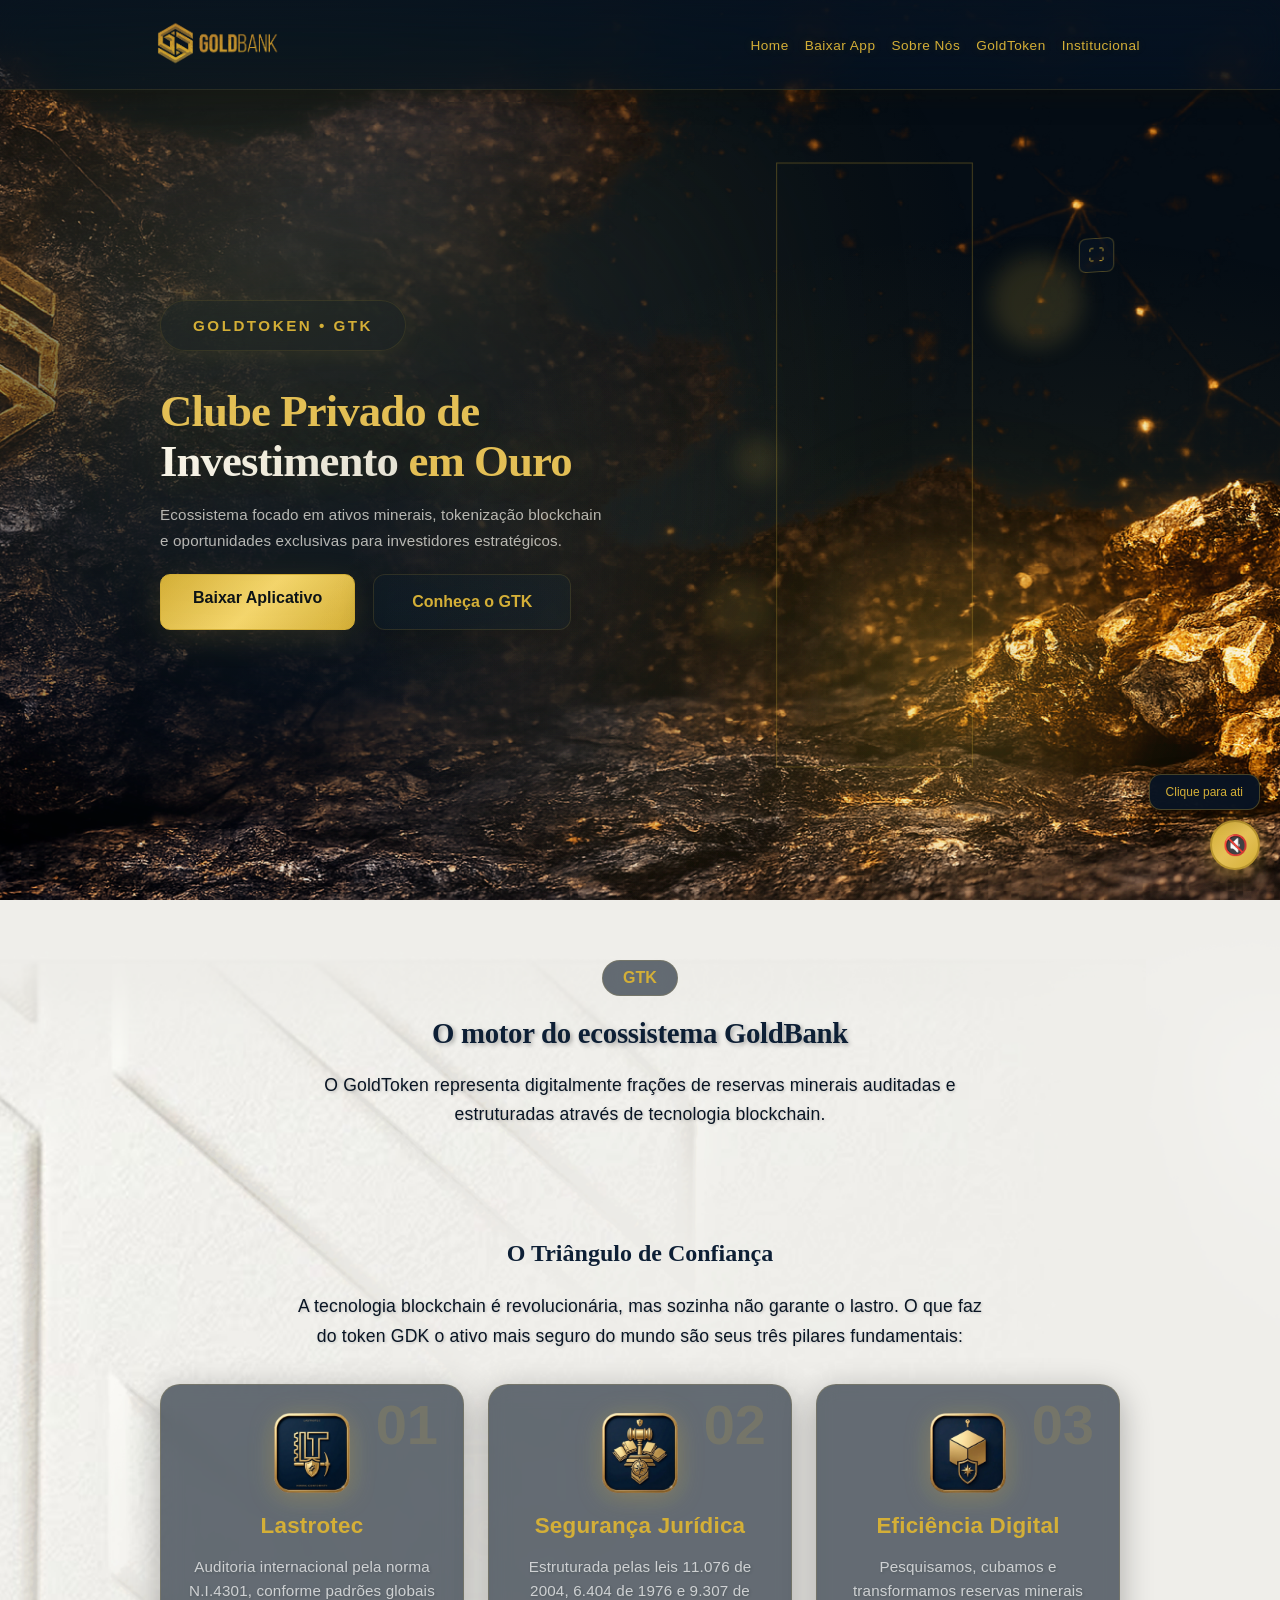
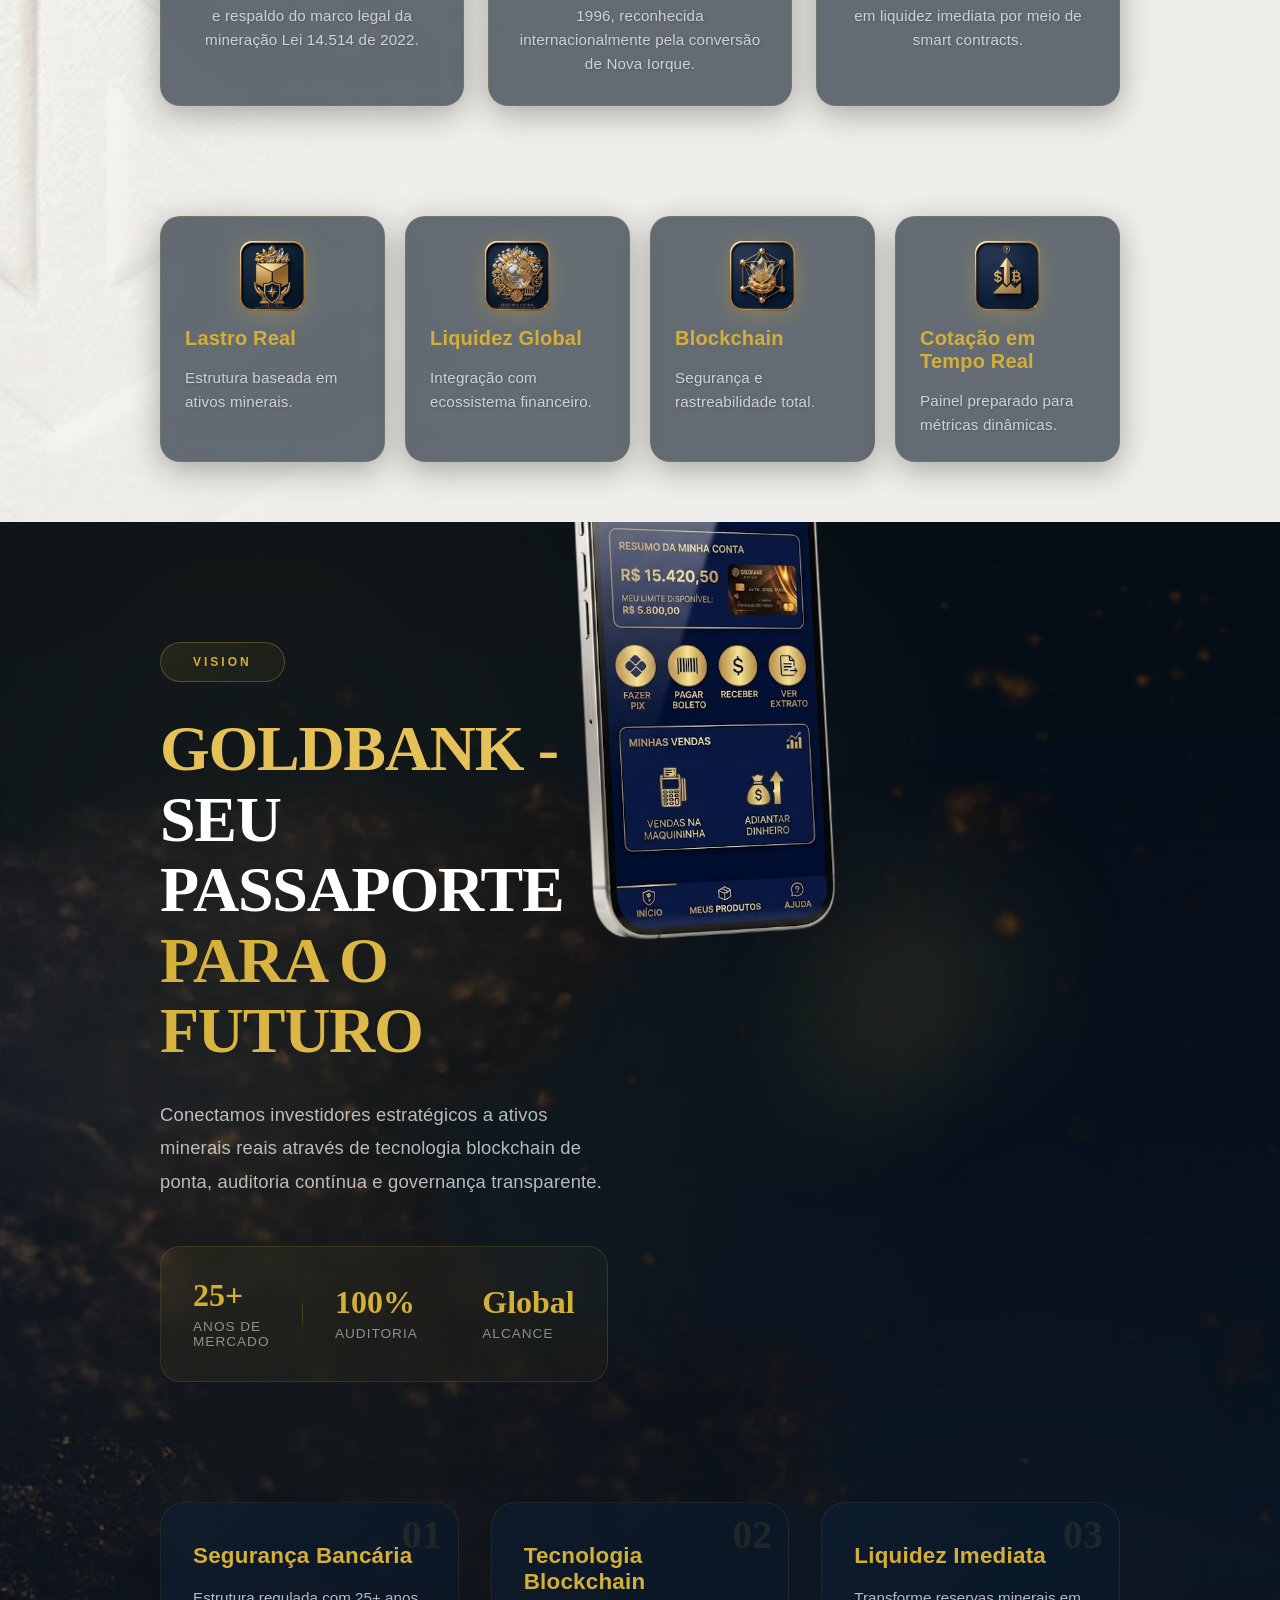
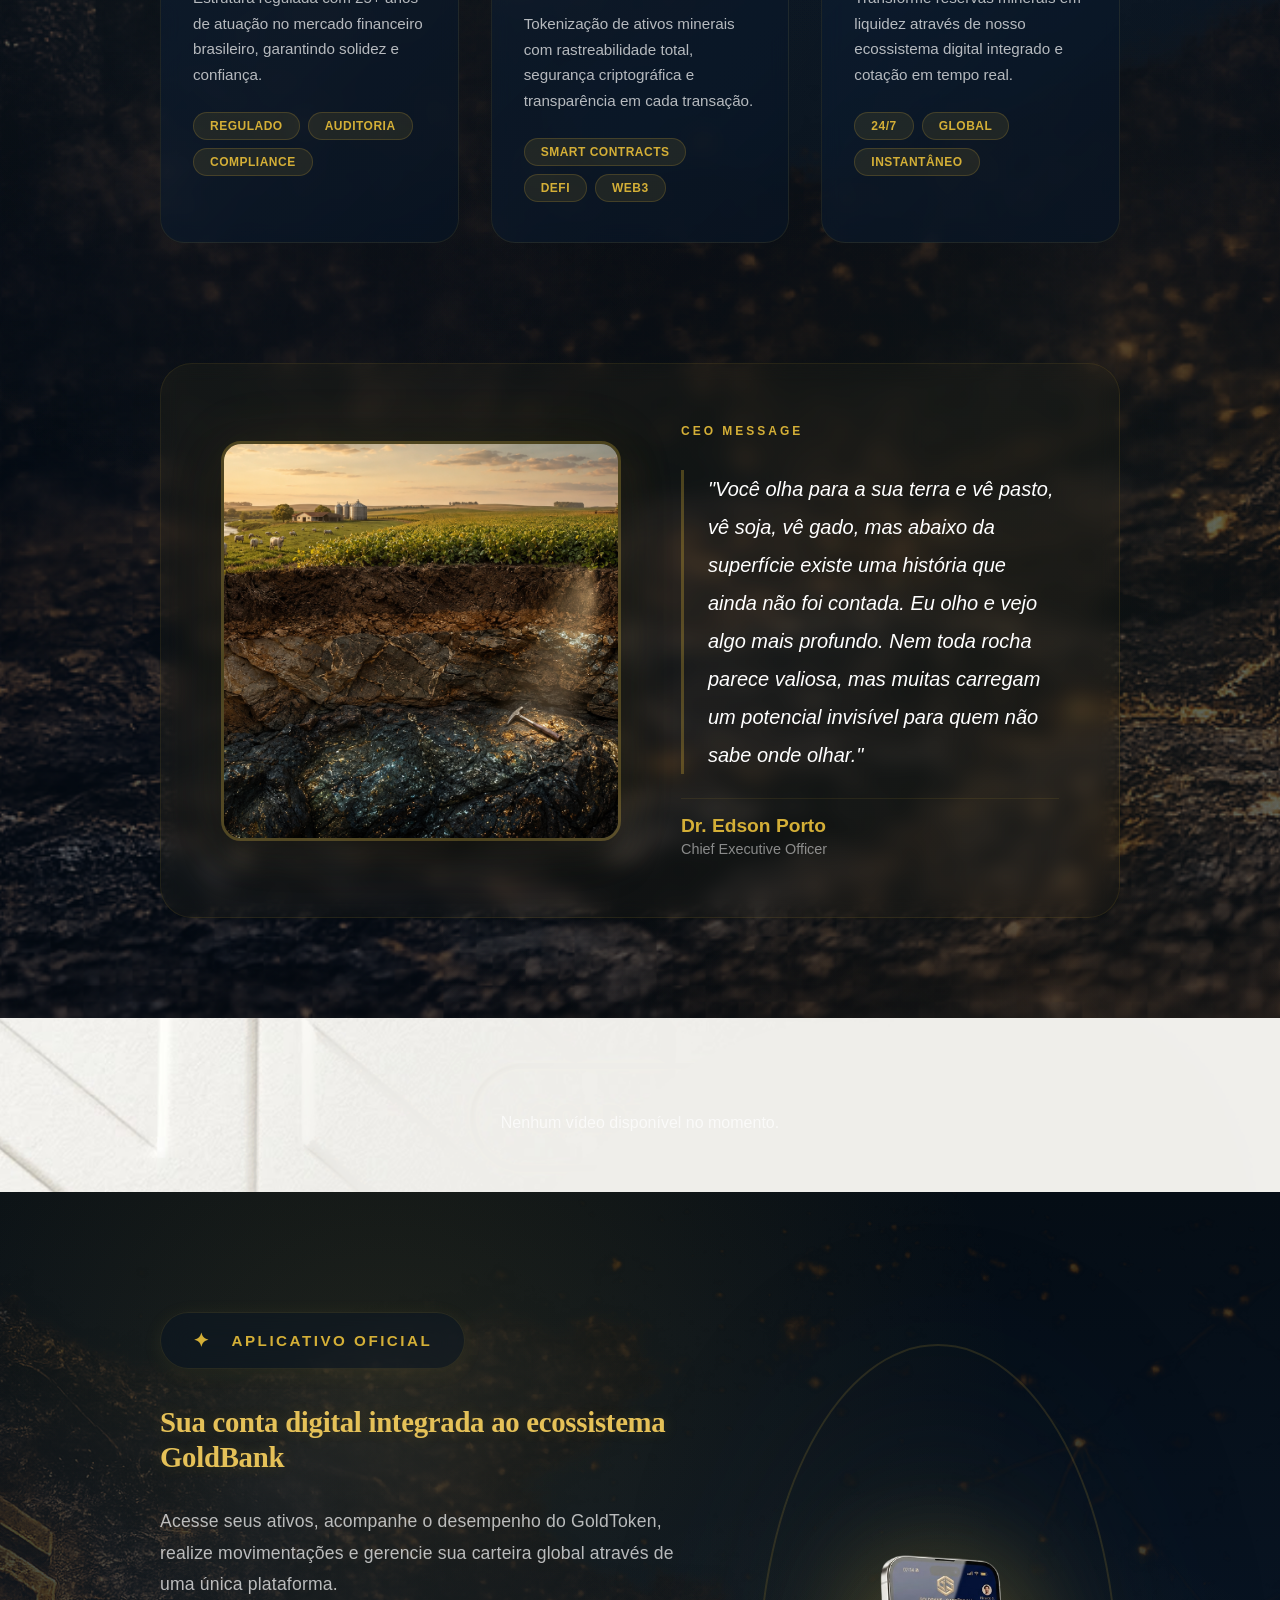
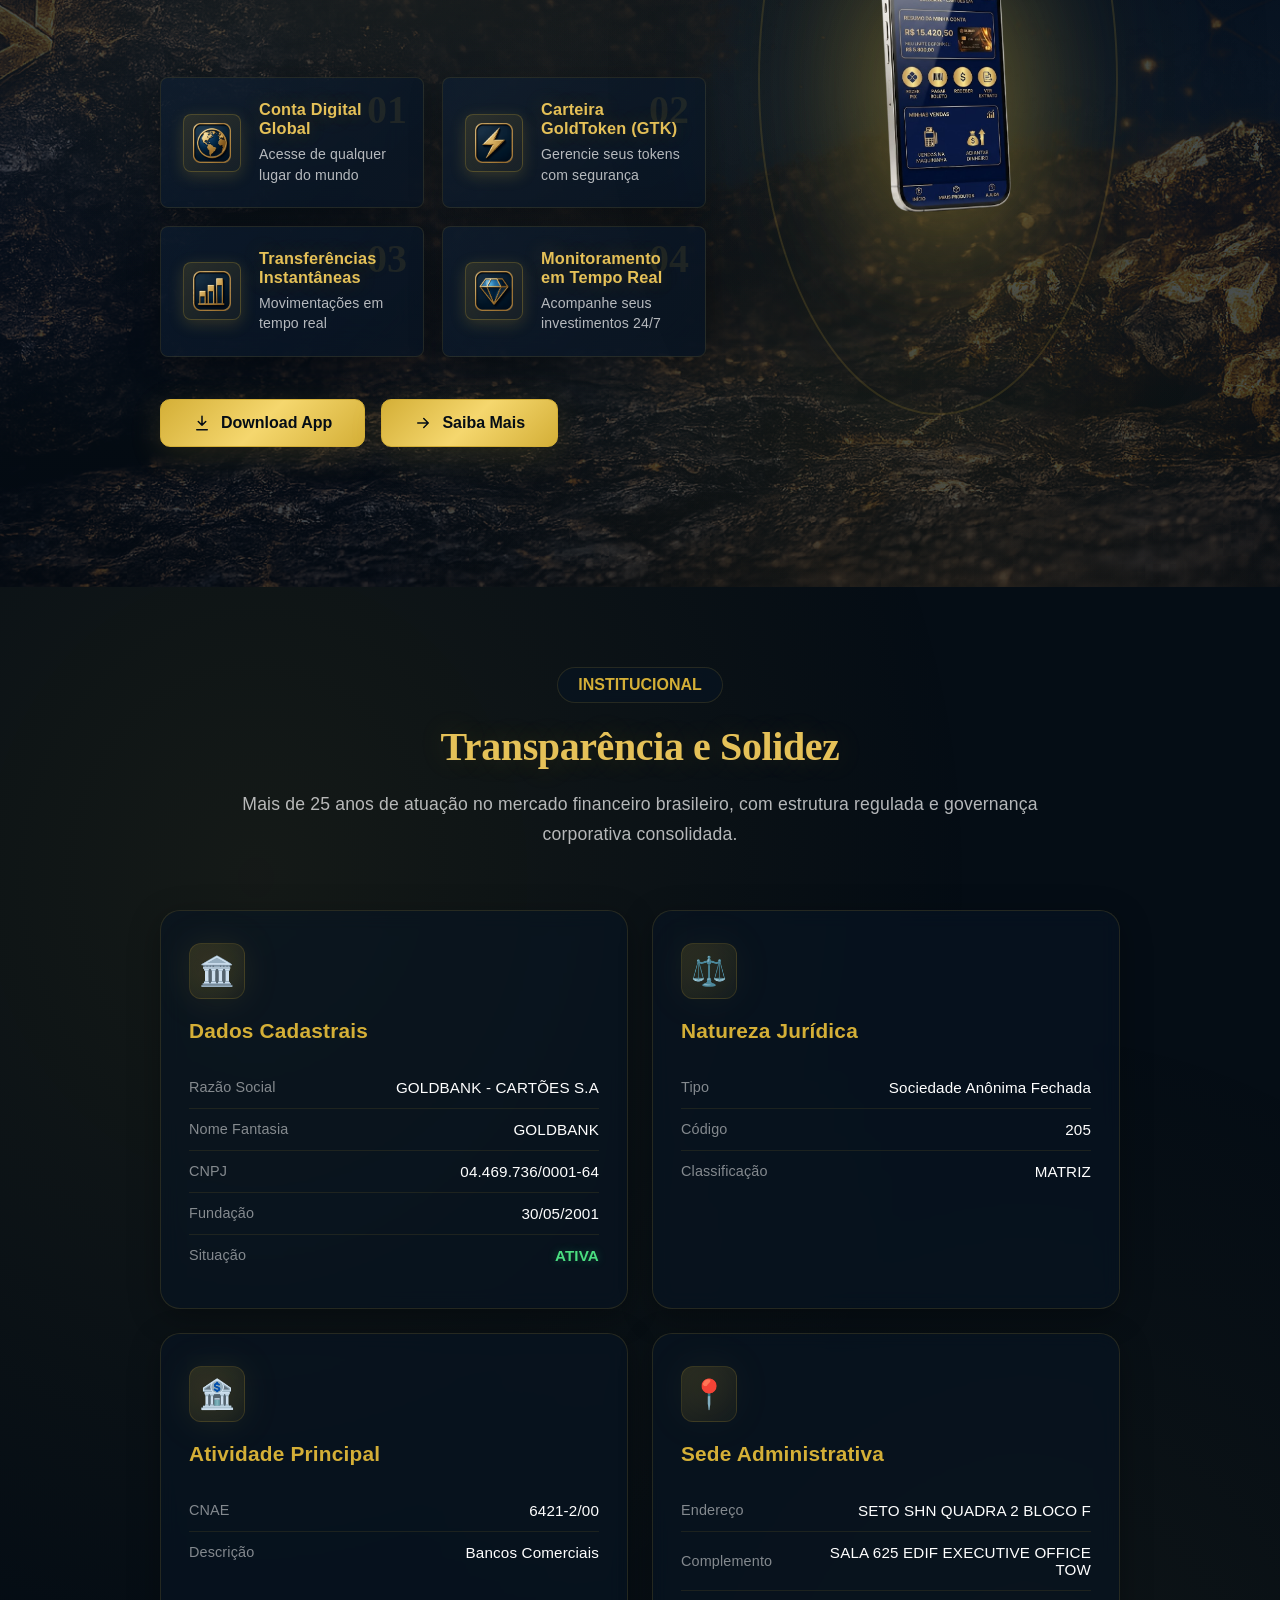
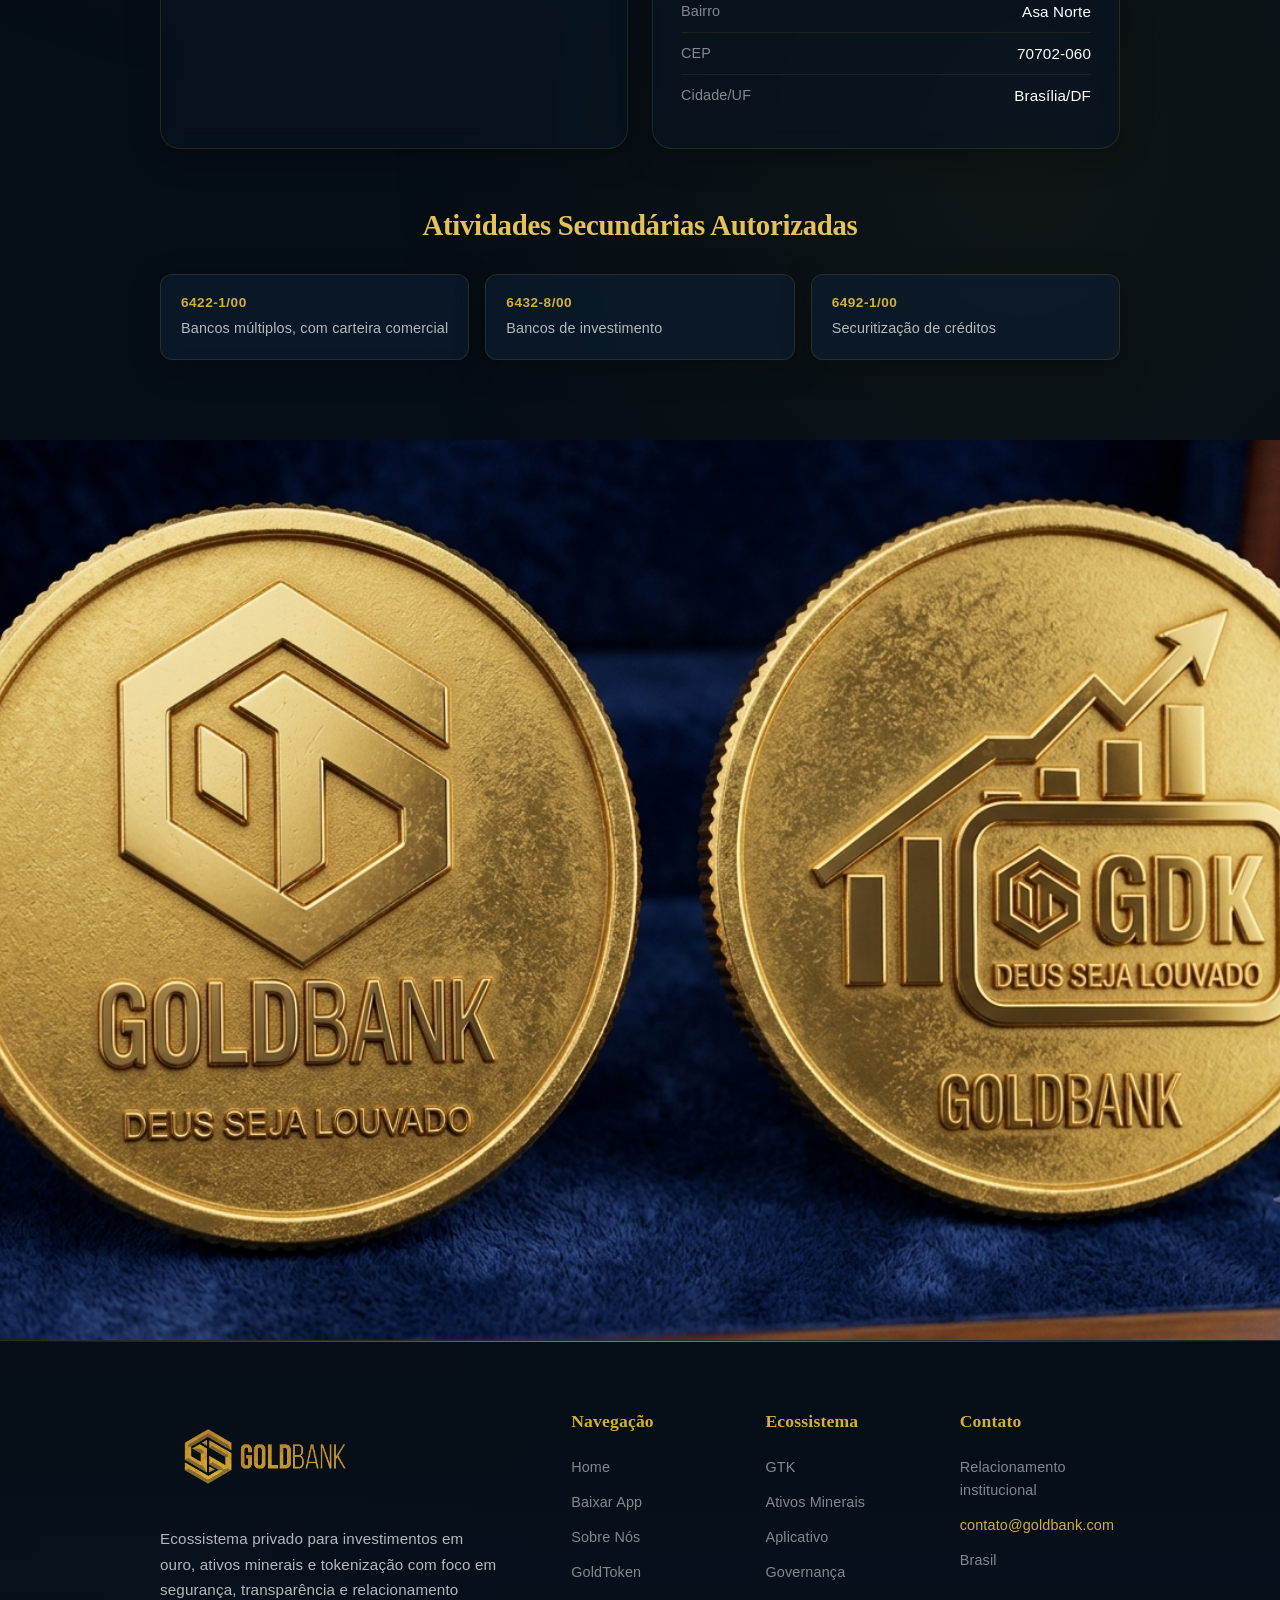
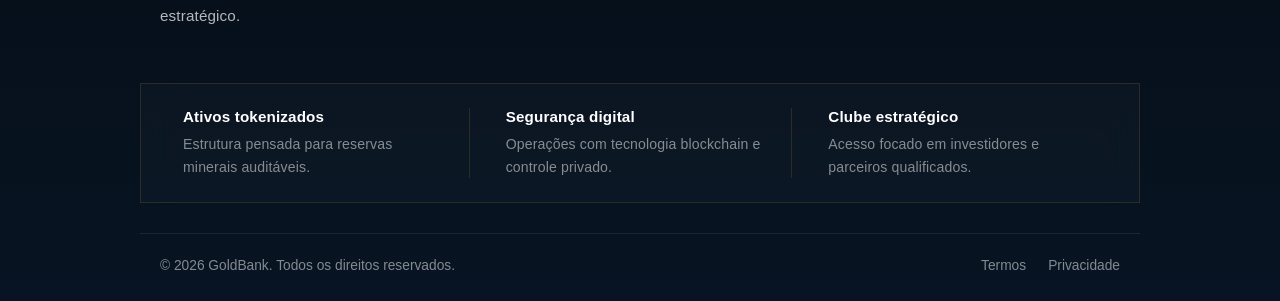
==== index.html @ 69b64594 "first commit" ====
<!DOCTYPE html>
<html lang="pt-BR">

<head>
    <meta charset="UTF-8">
    <meta name="viewport" content="width=device-width, initial-scale=1.0">
    <title>GoldBank</title>

    <link rel="stylesheet" href="css/style.css">
</head>

<body>

    <!-- HEADER -->

    <header>

        <div class="container topo">

            <div class="logo">
                <img src="assets/images/iv/logo header.png" alt="GoldBank Logo">
        
            </div>

            <nav>
                <ul>
                    <li><a href="#hero">Home</a></li>
                    <li><a href="#app">Baixar App</a></li>
                    <li><a href="#about">Sobre Nós</a></li>
                    <li><a href="#goldtoken">GoldToken</a></li>
                    <li><a href="#institutional">Institucional</a></li>
                </ul>
            </nav>

        </div>

    </header>

    <!-- HERO -->

    <section class="hero" id="hero">
        <div class="hero-bg-image"></div>

        <div class="container hero-content">

            <div class="hero-left">

                <span class="hero-badge">
                    GOLDTOKEN • GTK
                </span>

                <h2>
                    Clube Privado de
                    <span>Investimento</span>
                    em Ouro
                </h2>

                <p>
                    Ecossistema focado em ativos minerais,
                    tokenização blockchain e oportunidades
                    exclusivas para investidores estratégicos.
                </p>

                <div class="hero-buttons">

                    <a href="#app" class="btn">
                        Baixar Aplicativo
                    </a>

                    <a href="#goldtoken" class="btn-outline">
                        Conheça o GTK
                    </a>

                </div>

            </div>

            <div class="hero-right">

                <div class="gold-circle"></div>

                <div class="floating-element element-1"></div>
                <div class="floating-element element-2"></div>
                <div class="floating-element element-3"></div>

                <div class="video-carousel" id="videoCarousel">
                    <div class="carousel-item carousel-left">
                        <div class="carousel-video-card">
                            <video autoplay loop muted playsinline class="carousel-video">
                                <source src="assets/videos/video3.mp4" type="video/mp4">
                                Seu navegador não suporta vídeos HTML5.
                            </video>
                        </div>
                    </div>
                    <div class="carousel-item carousel-center active">
                        <div class="carousel-video-card">
                            <video autoplay loop muted playsinline class="carousel-video">
                                <source src="assets/videos/video1.mp4" type="video/mp4">
                                Seu navegador não suporta vídeos HTML5.
                            </video>
                            <button class="fullscreen-btn" data-index="1">⛶</button>
                        </div>
                    </div>
                    <div class="carousel-item carousel-right">
                        <div class="carousel-video-card">
                            <video autoplay loop muted playsinline class="carousel-video">
                                <source src="assets/videos/video2.mp4" type="video/mp4">
                                Seu navegador não suporta vídeos HTML5.
                            </video>
                            <button class="fullscreen-btn" data-index="2">⛶</button>
                        </div>
                    </div>
                </div>

            </div>

        </div>

    </section>



    <!-- GOLDTOKEN -->

    <section class="goldtoken" id="goldtoken">

        <div class="container">

            <div class="goldtoken-header">

                <span class="badge">GTK</span>

                <h2>
                    O motor do ecossistema GoldBank
                </h2>

                <p>
                    O GoldToken representa digitalmente frações
                    de reservas minerais auditadas e estruturadas
                    através de tecnologia blockchain.
                </p>

            </div>

            <div class="triangle-section">
                <h3>O Triângulo de Confiança</h3>
                <p class="triangle-intro">
                    A tecnologia blockchain é revolucionária, mas sozinha não garante o lastro. 
                    O que faz do token GDK o ativo mais seguro do mundo são seus três pilares fundamentais:
                </p>

                <div class="triangle-grid">

                    <div class="triangle-card card">
                        <div class="triangle-icon">
                            <img src="assets/images/icons/Lastrotec.png" alt="Lastrotec">
                        </div>
                        <div class="triangle-number">01</div>
                        <h4>Lastrotec</h4>
                        <p>Auditoria internacional pela norma N.I.4301, conforme padrões globais e respaldo do marco legal da mineração Lei 14.514 de 2022.</p>
                    </div>

                    <div class="triangle-card card">
                        <div class="triangle-icon">
                            <img src="assets/images/icons/segurança juridica.png" alt="Segurança Jurídica">
                        </div>
                        <div class="triangle-number">02</div>
                        <h4>Segurança Jurídica</h4>
                        <p>Estruturada pelas leis 11.076 de 2004, 6.404 de 1976 e 9.307 de 1996, reconhecida internacionalmente pela conversão de Nova Iorque.</p>
                    </div>

                    <div class="triangle-card card">
                        <div class="triangle-icon">
                            <img src="assets/images/icons/Eficiencia digital.png" alt="Eficiência Digital">
                        </div>
                        <div class="triangle-number">03</div>
                        <h4>Eficiência Digital</h4>
                        <p>Pesquisamos, cubamos e transformamos reservas minerais em liquidez imediata por meio de smart contracts.</p>
                    </div>

                </div>
            </div>

            <div class="token-grid">

                <div class="token-card card">
                    <div class="token-icon">
                        <img src="assets/images/icons/lastro real.png" alt="Lastro Real">
                    </div>
                    <h3>Lastro Real</h3>
                    <p>Estrutura baseada em ativos minerais.</p>
                </div>

                <div class="token-card card">
                    <div class="token-icon">
                        <img src="assets/images/icons/Liquidez global.png" alt="Liquidez Global">
                    </div>
                    <h3>Liquidez Global</h3>
                    <p>Integração com ecossistema financeiro.</p>
                </div>

                <div class="token-card card">
                    <div class="token-icon">
                        <img src="assets/images/icons/BlockChain.png" alt="Blockchain">
                    </div>
                    <h3>Blockchain</h3>
                    <p>Segurança e rastreabilidade total.</p>
                </div>

                <div class="token-card card">
                    <div class="token-icon">
                        <img src="assets/images/icons/Cotação em Tempo Real.png" alt="Cotação em Tempo Real">
                    </div>
                    <h3>Cotação em Tempo Real</h3>
                    <p>Painel preparado para métricas dinâmicas.</p>
                </div>

            </div>

        </div>

    </section>

    <!-- SOBRE -->

    <section class="about" id="about">

        <div class="container">

            <div class="about-hero">
                <div class="about-content">
                    <div class="about-badge">
                        <span>VISION</span>
                    </div>
                    <h2>
                        <span class="line-1">GOLDBANK -</span>
                        <span class="line-2">SEU PASSAPORTE</span>
                        <span class="line-3">PARA O FUTURO</span>
                    </h2>
                    <p class="about-description">
                        Conectamos investidores estratégicos a ativos minerais reais através de tecnologia blockchain de ponta, auditoria contínua e governança transparente.
                    </p>
                    <div class="about-stats">
                        <div class="stat-item">
                            <span class="stat-number">25+</span>
                            <span class="stat-label">Anos de Mercado</span>
                        </div>
                        <div class="stat-divider"></div>
                        <div class="stat-item">
                            <span class="stat-number">100%</span>
                            <span class="stat-label">Auditoria</span>
                        </div>
                        <div class="stat-divider"></div>
                        <div class="stat-item">
                            <span class="stat-number">Global</span>
                            <span class="stat-label">Alcance</span>
                        </div>
                    </div>
                </div>

                <div class="about-visual">
                    <div class="visual-container">
                        <div class="visual-orb orb-1"></div>
                        <div class="visual-orb orb-2"></div>
                        <div class="visual-orb orb-3"></div>
                        <img src="assets/images/mockups/celular.png" alt="Celular" class="about-phone">
                    </div>
                </div>
            </div>

            <div class="about-features">
                <div class="feature-block feature-1">
                    <div class="feature-number">01</div>
                    <div class="feature-content">
                        <h3>Segurança Bancária</h3>
                        <p>Estrutura regulada com 25+ anos de atuação no mercado financeiro brasileiro, garantindo solidez e confiança.</p>
                        <div class="feature-tags">
                            <span class="tag">Regulado</span>
                            <span class="tag">Auditoria</span>
                            <span class="tag">Compliance</span>
                        </div>
                    </div>
                </div>

                <div class="feature-block feature-2">
                    <div class="feature-number">02</div>
                    <div class="feature-content">
                        <h3>Tecnologia Blockchain</h3>
                        <p>Tokenização de ativos minerais com rastreabilidade total, segurança criptográfica e transparência em cada transação.</p>
                        <div class="feature-tags">
                            <span class="tag">Smart Contracts</span>
                            <span class="tag">DeFi</span>
                            <span class="tag">Web3</span>
                        </div>
                    </div>
                </div>

                <div class="feature-block feature-3">
                    <div class="feature-number">03</div>
                    <div class="feature-content">
                        <h3>Liquidez Imediata</h3>
                        <p>Transforme reservas minerais em liquidez através de nosso ecossistema digital integrado e cotação em tempo real.</p>
                        <div class="feature-tags">
                            <span class="tag">24/7</span>
                            <span class="tag">Global</span>
                            <span class="tag">Instantâneo</span>
                        </div>
                    </div>
                </div>
            </div>

            <div class="about-ceo">
                <div class="ceo-visual">
                    <div class="ceo-quote-mark">"</div>
                    <div class="ceo-image-wrapper">
                        <img src="assets/images/iv/bg para sessões/mostrando que tem riqueza abaixo da terra onde nem voce nem se deu de conta.png" alt="Dr. Edson Porto" class="ceo-img">
                    </div>
                </div>
                <div class="ceo-content">
                    <div class="ceo-label">CEO MESSAGE</div>
                    <blockquote class="ceo-quote">
                        "Você olha para a sua terra e vê pasto, vê soja, vê gado, mas abaixo da superfície existe uma história que ainda não foi contada. Eu olho e vejo algo mais profundo. Nem toda rocha parece valiosa, mas muitas carregam um potencial invisível para quem não sabe onde olhar."
                    </blockquote>
                    <div class="ceo-info">
                        <span class="ceo-name">Dr. Edson Porto</span>
                        <span class="ceo-role">Chief Executive Officer</span>
                    </div>
                </div>
            </div>

        </div>

    </section>

    <!-- VÍDEOS -->

    <section class="videos-section" id="videos">

        <div class="container">

            <div class="videos-grid">

                <div class="video-card card" data-video="assets/videos/video1.mp4" data-type="local">
                    <div class="video-container">
                        <video width="100%" height="100%" controls poster="data:image/svg+xml,%3Csvg xmlns='http://www.w3.org/2000/svg' viewBox='0 0 1280 720'%3E%3Crect fill='%23050505' width='1280' height='720'/%3E%3Ccircle cx='640' cy='360' r='80' fill='%23D4AF37' opacity='0.3'/%3E%3C/svg%3E">
                            <source src="assets/videos/video1.mp4" type="video/mp4">
                            Seu navegador não suporta vídeos HTML5.
                        </video>
                        <div class="play-btn">▶</div>
                    </div>
                </div>

                <div class="video-card card" data-video="assets/videos/video2.mp4" data-type="local">
                    <div class="video-container">
                        <video width="100%" height="100%" controls poster="data:image/svg+xml,%3Csvg xmlns='http://www.w3.org/2000/svg' viewBox='0 0 1280 720'%3E%3Crect fill='%23050505' width='1280' height='720'/%3E%3Ccircle cx='640' cy='360' r='80' fill='%23D4AF37' opacity='0.3'/%3E%3C/svg%3E">
                            <source src="assets/videos/video2.mp4" type="video/mp4">
                            Seu navegador não suporta vídeos HTML5.
                        </video>
                        <div class="play-btn">▶</div>
                    </div>
                </div>

                <div class="video-card card" data-video="assets/videos/video3.mp4" data-type="local">
                    <div class="video-container">
                        <video width="100%" height="100%" controls poster="data:image/svg+xml,%3Csvg xmlns='http://www.w3.org/2000/svg' viewBox='0 0 1280 720'%3E%3Crect fill='%23050505' width='1280' height='720'/%3E%3Ccircle cx='640' cy='360' r='80' fill='%23D4AF37' opacity='0.3'/%3E%3C/svg%3E">
                            <source src="assets/videos/video3.mp4" type="video/mp4">
                            Seu navegador não suporta vídeos HTML5.
                        </video>
                        <div class="play-btn">▶</div>
                    </div>
                </div>

                <div class="video-card card" data-video="https://www.youtube.com/embed/dQw4w9WgXcQ" data-type="youtube" data-title="Estratégias de Investimento">
                    <div class="video-container">
                        <iframe 
                            width="100%" 
                            height="100%" 
                            src="https://www.youtube.com/embed/dQw4w9WgXcQ" 
                            title="Estratégias de Investimento" 
                            frameborder="0" 
                            allow="accelerometer; autoplay; clipboard-write; encrypted-media; gyroscope; picture-in-picture" 
                            allowfullscreen>
                        </iframe>
                        <div class="play-btn">▶</div>
                    </div>
                </div>

                <div class="video-card card" data-video="https://www.youtube.com/embed/dQw4w9WgXcQ" data-type="youtube" data-title="Segurança Blockchain">
                    <div class="video-container">
                        <iframe 
                            width="100%" 
                            height="100%" 
                            src="https://www.youtube.com/embed/dQw4w9WgXcQ" 
                            title="Segurança Blockchain" 
                            frameborder="0" 
                            allow="accelerometer; autoplay; clipboard-write; encrypted-media; gyroscope; picture-in-picture" 
                            allowfullscreen>
                        </iframe>
                        <div class="play-btn">▶</div>
                    </div>
                </div>

                <div class="video-card card" data-video="https://www.youtube.com/embed/dQw4w9WgXcQ" data-type="youtube" data-title="Caso de Sucesso">
                    <div class="video-container">
                        <iframe 
                            width="100%" 
                            height="100%" 
                            src="https://www.youtube.com/embed/dQw4w9WgXcQ" 
                            title="Caso de Sucesso" 
                            frameborder="0" 
                            allow="accelerometer; autoplay; clipboard-write; encrypted-media; gyroscope; picture-in-picture" 
                            allowfullscreen>
                        </iframe>
                        <div class="play-btn">▶</div>
                    </div>
                </div>

                <div class="video-card card" data-video="https://www.youtube.com/embed/dQw4w9WgXcQ" data-type="youtube" data-title="FAQ GoldBank">
                    <div class="video-container">
                        <iframe 
                            width="100%" 
                            height="100%" 
                            src="https://www.youtube.com/embed/dQw4w9WgXcQ" 
                            title="FAQ GoldBank" 
                            frameborder="0" 
                            allow="accelerometer; autoplay; clipboard-write; encrypted-media; gyroscope; picture-in-picture" 
                            allowfullscreen>
                        </iframe>
                        <div class="play-btn">▶</div>
                    </div>
                </div>

            </div>

        </div>

    </section>

    <section class="app-section" id="app">
        <div class="app-background"></div>
        
        <div class="container app-content">

            <div class="app-left">

                <div class="app-header">
                    <span class="app-badge">
                        <span class="badge-icon" aria-hidden="true">✦</span>
                        APLICATIVO OFICIAL
                    </span>

                    <h2>
                        Sua conta digital integrada ao ecossistema GoldBank
                    </h2>

                    <p>
                        Acesse seus ativos, acompanhe o desempenho do GoldToken,
                        realize movimentações e gerencie sua carteira global
                        através de uma única plataforma.
                    </p>
                </div>

                <div class="app-features">

                    <div class="feature-card">
                        <div class="feature-number">01</div>
                        <div class="feature-icon" aria-hidden="true">
                            <img src="assets/images/icons/1_0000_Conta-Digital-Global.png" alt="">
                        </div>
                        <div class="feature-text">
                            <h4>Conta Digital Global</h4>
                            <span>Acesse de qualquer lugar do mundo</span>
                        </div>
                    </div>

                    <div class="feature-card">
                        <div class="feature-number">02</div>
                        <div class="feature-icon" aria-hidden="true">
                            <img src="assets/images/icons/1_0001_Carteira-GoldToken-(GTK).png" alt="">
                        </div>
                        <div class="feature-text">
                            <h4>Carteira GoldToken (GTK)</h4>
                            <span>Gerencie seus tokens com segurança</span>
                        </div>
                    </div>

                    <div class="feature-card">
                        <div class="feature-number">03</div>
                        <div class="feature-icon" aria-hidden="true">
                            <img src="assets/images/icons/1_0002_Transferências-Instantâneas.png" alt="">
                        </div>
                        <div class="feature-text">
                            <h4>Transferências Instantâneas</h4>
                            <span>Movimentações em tempo real</span>
                        </div>
                    </div>

                    <div class="feature-card">
                        <div class="feature-number">04</div>
                        <div class="feature-icon" aria-hidden="true">
                            <img src="assets/images/icons/1_0003_Monitoramento-em-Tempo-Real.png" alt="">
                        </div>
                        <div class="feature-text">
                            <h4>Monitoramento em Tempo Real</h4>
                            <span>Acompanhe seus investimentos 24/7</span>
                        </div>
                    </div>

                </div>

                <div class="app-buttons">

                    <a href="#app" class="btn btn-primary">
                        <span class="btn-icon" aria-hidden="true">
                            <svg viewBox="0 0 24 24" focusable="false">
                                <path d="M12 3v12m0 0 5-5m-5 5-5-5M5 21h14"/>
                            </svg>
                        </span>
                        Download App
                    </a>

                    <a href="#about" class="btn btn-secondary">
                        <span class="btn-icon" aria-hidden="true">
                            <svg viewBox="0 0 24 24" focusable="false">
                                <path d="M5 12h14m-6-6 6 6-6 6"/>
                            </svg>
                        </span>
                        Saiba Mais
                    </a>

                </div>

            </div>

            <div class="app-right">
                <div class="phone-mockup-container">
                    <div class="phone-glow"></div>
                    <div class="phone-ring"></div>
                    <img src="assets/images/mockups/celular.png" alt="Celular GoldBank App" class="app-phone-image">
                </div>
            </div>

        </div>

    </section>

    <!-- DADOS INSTITUCIONAIS -->

    <section class="institutional-section" id="institutional">
        <div class="container">
            <div class="institutional-header">
                <span class="badge">INSTITUCIONAL</span>
                <h2>Transparência e Solidez</h2>
                <p>
                    Mais de 25 anos de atuação no mercado financeiro brasileiro,
                    com estrutura regulada e governança corporativa consolidada.
                </p>
            </div>

            <div class="institutional-grid">
                <div class="institutional-card card">
                    <div class="card-icon">
                        <span>🏛️</span>
                    </div>
                    <h4>Dados Cadastrais</h4>
                    <div class="data-row">
                        <span class="data-label">Razão Social</span>
                        <span class="data-value">GOLDBANK - CARTÕES S.A</span>
                    </div>
                    <div class="data-row">
                        <span class="data-label">Nome Fantasia</span>
                        <span class="data-value">GOLDBANK</span>
                    </div>
                    <div class="data-row">
                        <span class="data-label">CNPJ</span>
                        <span class="data-value">04.469.736/0001-64</span>
                    </div>
                    <div class="data-row">
                        <span class="data-label">Fundação</span>
                        <span class="data-value">30/05/2001</span>
                    </div>
                    <div class="data-row">
                        <span class="data-label">Situação</span>
                        <span class="data-value status-active">ATIVA</span>
                    </div>
                </div>

                <div class="institutional-card card">
                    <div class="card-icon">
                        <span>⚖️</span>
                    </div>
                    <h4>Natureza Jurídica</h4>
                    <div class="data-row">
                        <span class="data-label">Tipo</span>
                        <span class="data-value">Sociedade Anônima Fechada</span>
                    </div>
                    <div class="data-row">
                        <span class="data-label">Código</span>
                        <span class="data-value">205</span>
                    </div>
                    <div class="data-row">
                        <span class="data-label">Classificação</span>
                        <span class="data-value">MATRIZ</span>
                    </div>
                </div>

                <div class="institutional-card card">
                    <div class="card-icon">
                        <span>🏦</span>
                    </div>
                    <h4>Atividade Principal</h4>
                    <div class="data-row">
                        <span class="data-label">CNAE</span>
                        <span class="data-value">6421-2/00</span>
                    </div>
                    <div class="data-row">
                        <span class="data-label">Descrição</span>
                        <span class="data-value">Bancos Comerciais</span>
                    </div>
                </div>

                <div class="institutional-card card">
                    <div class="card-icon">
                        <span>📍</span>
                    </div>
                    <h4>Sede Administrativa</h4>
                    <div class="data-row">
                        <span class="data-label">Endereço</span>
                        <span class="data-value">SETO SHN QUADRA 2 BLOCO F</span>
                    </div>
                    <div class="data-row">
                        <span class="data-label">Complemento</span>
                        <span class="data-value">SALA 625 EDIF EXECUTIVE OFFICE TOW</span>
                    </div>
                    <div class="data-row">
                        <span class="data-label">Bairro</span>
                        <span class="data-value">Asa Norte</span>
                    </div>
                    <div class="data-row">
                        <span class="data-label">CEP</span>
                        <span class="data-value">70702-060</span>
                    </div>
                    <div class="data-row">
                        <span class="data-label">Cidade/UF</span>
                        <span class="data-value">Brasília/DF</span>
                    </div>
                </div>
            </div>

            <div class="activities-section">
                <h3>Atividades Secundárias Autorizadas</h3>
                <div class="activities-grid">
                    <div class="activity-item activity-visible">
                        <span class="activity-code">6422-1/00</span>
                        <span class="activity-desc">Bancos múltiplos, com carteira comercial</span>
                    </div>
                    <div class="activity-item activity-visible">
                        <span class="activity-code">6432-8/00</span>
                        <span class="activity-desc">Bancos de investimento</span>
                    </div>
                    <div class="activity-item activity-visible">
                        <span class="activity-code">6492-1/00</span>
                        <span class="activity-desc">Securitização de créditos</span>
                    </div>
                    <div class="activity-item activity-hidden">
                        <span class="activity-code">6493-0/00</span>
                        <span class="activity-desc">Administração de consórcios para aquisição de bens e direitos</span>
                    </div>
                    <div class="activity-item activity-hidden">
                        <span class="activity-code">6499-9/99</span>
                        <span class="activity-desc">Outras atividades de serviços financeiros não especificadas anteriormente</span>
                    </div>
                    <div class="activity-item activity-hidden">
                        <span class="activity-code">6613-4/00</span>
                        <span class="activity-desc">Administração de cartões de crédito</span>
                    </div>
                    <div class="activity-item activity-hidden">
                        <span class="activity-code">6619-3/99</span>
                        <span class="activity-desc">Outras atividades auxiliares dos serviços financeiros não especificadas anteriormente</span>
                    </div>
                    <div class="activity-item activity-hidden">
                        <span class="activity-code">6629-1/00</span>
                        <span class="activity-desc">Atividades auxiliares dos seguros, da previdência complementar e dos planos de saúde</span>
                    </div>
                    <div class="activity-item activity-hidden">
                        <span class="activity-code">8291-1/00</span>
                        <span class="activity-desc">Atividades de cobranças e informações cadastrais</span>
                    </div>
                </div>
                <button class="show-more-btn" id="showMoreBtn">Mostrar todas</button>
            </div>
        </div>
    </section>

    <!-- MOEDAS REPRESENTATIVAS -->

    <section class="coins-section" id="coins">
        <div class="container">
        </div>
    </section>

    <!-- FOOTER -->

    <footer class="site-footer">
        <div class="container footer-content">
            <div class="footer-brand">
                <img src="assets/images/iv/logo header.png" alt="GoldBank Logo">
                <p>
                    Ecossistema privado para investimentos em ouro, ativos minerais
                    e tokeniza&ccedil;&atilde;o com foco em seguran&ccedil;a, transpar&ecirc;ncia
                    e relacionamento estrat&eacute;gico.
                </p>
            </div>

            <div class="footer-links">
                <div class="footer-column">
                    <h4>Navega&ccedil;&atilde;o</h4>
                    <a href="#hero">Home</a>
                    <a href="#app">Baixar App</a>
                    <a href="#about">Sobre N&oacute;s</a>
                    <a href="#goldtoken">GoldToken</a>
                </div>

                <div class="footer-column">
                    <h4>Ecossistema</h4>
                    <a href="#goldtoken">GTK</a>
                    <a href="#coins">Ativos Minerais</a>
                    <a href="#app">Aplicativo</a>
                    <a href="#about">Governan&ccedil;a</a>
                </div>

                <div class="footer-column footer-contact">
                    <h4>Contato</h4>
                    <span>Relacionamento institucional</span>
                    <a href="mailto:contato@goldbank.com">contato@goldbank.com</a>
                    <span>Brasil</span>
                </div>
            </div>
        </div>

        <div class="container footer-trust">
            <div>
                <strong>Ativos tokenizados</strong>
                <span>Estrutura pensada para reservas minerais audit&aacute;veis.</span>
            </div>
            <div>
                <strong>Seguran&ccedil;a digital</strong>
                <span>Opera&ccedil;&otilde;es com tecnologia blockchain e controle privado.</span>
            </div>
            <div>
                <strong>Clube estrat&eacute;gico</strong>
                <span>Acesso focado em investidores e parceiros qualificados.</span>
            </div>
        </div>

        <div class="container footer-bottom">
            <span>&copy; 2026 GoldBank. Todos os direitos reservados.</span>
            <div class="footer-legal">
                <a href="#hero">Termos</a>
                <a href="#hero">Privacidade</a>
            </div>
        </div>
    </footer>

    <script src="js/script.js"></script>

</body>

</html>
---- css/style.css ----
*{margin:0;padding:0;box-sizing:border-box}
@import url('https://fonts.googleapis.com/css2?family=Playfair+Display:wght@400;500;600;700;800&family=Inter:wght@300;400;500;600;700&display=swap');
:root{
--petrol:#081423;
--petrol-light:#0d1f35;
--petrol-dark:#050d15;
--gold:#D4AF37;
--gold-light:#E5C158;
--gold-dark:#B8952F;
--gold-metallic:linear-gradient(135deg, #D4AF37 0%, #F5D76E 25%, #D4AF37 50%, #B8952F 75%, #D4AF37 100%);
--bg:linear-gradient(180deg, var(--petrol) 0%, var(--petrol-dark) 100%);
--text:#ffffff;
--text-muted:rgba(255,255,255,0.7);
--text-dim:rgba(255,255,255,0.5);
--font-premium:'Playfair Display', serif;
--font-modern:'Inter', sans-serif;
--ease-premium:cubic-bezier(0.16, 1, 0.3, 1);
--ease-smooth:cubic-bezier(0.4, 0, 0.2, 1);
--ease-spring:cubic-bezier(0.34, 1.56, 0.64, 1);
--ease-bounce:cubic-bezier(0.68, -0.55, 0.265, 1.55);
--glass-bg:rgba(8, 20, 35, 0.6);
--glass-border:rgba(212, 175, 55, 0.15);
--shadow-soft:0 8px 32px rgba(0, 0, 0, 0.3);
--shadow-gold:0 8px 32px rgba(212, 175, 55, 0.15);
--shadow-glow:0 0 60px rgba(212, 175, 55, 0.2);
}

html{
scroll-behavior:smooth;
scroll-padding-top:80px;
cursor:url("data:image/svg+xml,%3Csvg xmlns='http://www.w3.org/2000/svg' width='32' height='32' viewBox='0 0 32 32'%3E%3Cdefs%3E%3ClinearGradient id='goldGrad' x1='0%25' y1='0%25' x2='100%25' y2='100%25'%3E%3Cstop offset='0%25' style='stop-color:%23D4AF37'/%3E%3Cstop offset='50%25' style='stop-color:%23F5D76E'/%3E%3Cstop offset='100%25' style='stop-color:%23B8952F'/%3E%3C/linearGradient%3E%3Cfilter id='glow'%3E%3CfeGaussianBlur stdDeviation='1.5' result='coloredBlur'/%3E%3CfeMerge%3E%3CfeMergeNode in='coloredBlur'/%3E%3CfeMergeNode in='SourceGraphic'/%3E%3C/feMerge%3E%3C/filter%3E%3C/defs%3E%3Cpath d='M6 4 L6 26 L10 22 L14 28 L17 26 L13 20 L18 20 Z' fill='url(%23goldGrad)' stroke='%23D4AF37' stroke-width='0.5' filter='url(%23glow)'/%3E%3C/svg%3E") 0 0,auto;
}

::-webkit-scrollbar{
width:12px;
}

::-webkit-scrollbar-track{
background:var(--petrol-dark);
}

::-webkit-scrollbar-thumb{
background:linear-gradient(180deg, var(--gold) 0%, var(--gold-light) 50%, var(--gold) 100%);
border-radius:6px;
border:2px solid var(--petrol-dark);
}

::-webkit-scrollbar-thumb:hover{
background:linear-gradient(180deg, var(--gold-light) 0%, var(--gold) 50%, var(--gold-light) 100%);
}
section{
scroll-margin-top:80px;
}
body{
background:var(--bg);
color:var(--text);
font-family:'Segoe UI',sans-serif;
overflow-x:hidden;
position:relative;
}


@keyframes goldShimmer{
0%{background-position:0% 50%}
50%{background-position:100% 50%}
100%{background-position:0% 50%}
}

.container{width:1280px;max-width:90%;margin:auto;padding:0 20px}

header{
position:fixed;top:0;left:0;right:0;z-index:999;
background:linear-gradient(180deg, rgba(8,20,35,0.7) 0%, rgba(8,20,35,0.5) 100%);
backdrop-filter:blur(20px) saturate(180%);
-webkit-backdrop-filter:blur(20px) saturate(180%);
border-bottom:1px solid var(--glass-border);
box-shadow:0 4px 30px rgba(0,0,0,0.3),0 0 40px rgba(212,175,55,0.05);
transition:background 0.3s var(--ease-premium), backdrop-filter 0.3s var(--ease-premium), border-color 0.3s var(--ease-premium), box-shadow 0.3s var(--ease-premium);
}

.topo{
display:flex;
justify-content:space-between;
align-items:center;
padding:10px 0;
}

.logo img{width:170px;transition:transform 0.5s var(--ease-spring), filter 0.5s var(--ease-premium), opacity 0.5s var(--ease-premium)}
.logo img:hover{transform:scale(1.08) rotate(2deg);filter:brightness(1.15) saturate(1.1);opacity:1}

nav ul{list-style:none;display:flex;gap:16px}
nav a{
text-decoration:none;
color:var(--gold);
font-weight:500;
font-size:0.85rem;
letter-spacing:0.5px;
transition:color 0.4s var(--ease-premium), text-shadow 0.4s var(--ease-premium), transform 0.4s var(--ease-spring), letter-spacing 0.4s var(--ease-premium);
text-shadow:0 0 10px rgba(212,175,55,0.2);
position:relative;
padding:8px 0;
}
nav a:hover{color:var(--gold-light);text-shadow:0 0 25px rgba(212,175,55,0.5);transform:translateY(-3px) scale(1.05);letter-spacing:0.7px;cursor:pointer}

.hero{
    min-height:100vh;
    display:flex;
    align-items:center;
    padding:60px 0 30px;
    position:relative;
    overflow:hidden;
    isolation:isolate;
    background:var(--petrol-dark);
}

.hero-content{
display:flex;
align-items:center;
justify-content:space-between;
gap:40px;
position:relative;
z-index:10;
transform-style:preserve-3d;
perspective:1000px;
}

.hero-bg-image{
    position:absolute;
    inset:0;
    width:100%;
    height:100%;
    background-image:url("../assets/images/iv/bg para sessões/novobgdahero.png");
    background-size:cover;
    background-position:center;
    background-repeat:no-repeat;
    z-index:1;
    pointer-events:none;
    transform:translateZ(-50px) scale(1.1);
    transition:transform 0.1s ease-out;
}

.hero::before{
content:'';
position:absolute;
top:0;left:0;
width:100%;height:100%;
background-image:
radial-gradient(ellipse at 20% 30%, rgba(212,175,55,0.15) 0%, transparent 50%),
radial-gradient(ellipse at 80% 70%, rgba(212,175,55,0.1) 0%, transparent 45%),
radial-gradient(ellipse at 50% 90%, rgba(229,193,88,0.08) 0%, transparent 40%);
pointer-events:none;
z-index:2;
animation:auroraGlow 8s ease-in-out infinite alternate;
}

.hero::after{
content:'';
position:absolute;
top:0;left:0;
width:100%;height:100%;
pointer-events:none;
z-index:3;
background-image:
radial-gradient(1px 1px at 10% 20%, rgba(212,175,55,0.3) 0%, transparent 0),
radial-gradient(1px 1px at 30% 40%, rgba(212,175,55,0.25) 0%, transparent 0),
radial-gradient(1px 1px at 50% 60%, rgba(212,175,55,0.2) 0%, transparent 0),
radial-gradient(1px 1px at 70% 30%, rgba(212,175,55,0.3) 0%, transparent 0),
radial-gradient(1px 1px at 90% 50%, rgba(212,175,55,0.25) 0%, transparent 0),
radial-gradient(1px 1px at 20% 70%, rgba(212,175,55,0.2) 0%, transparent 0),
radial-gradient(1px 1px at 40% 80%, rgba(212,175,55,0.3) 0%, transparent 0),
radial-gradient(1px 1px at 60% 10%, rgba(212,175,55,0.25) 0%, transparent 0),
radial-gradient(1px 1px at 80% 90%, rgba(212,175,55,0.2) 0%, transparent 0),
radial-gradient(1px 1px at 15% 50%, rgba(212,175,55,0.3) 0%, transparent 0);
background-size:100% 100%;
animation:particlesFloat 10s ease-in-out infinite;
opacity:0.6;
}

@keyframes auroraGlow{
0%{opacity:0.6;transform:scale(1) translateY(0)}
50%{opacity:1;transform:scale(1.1) translateY(-20px)}
100%{opacity:0.7;transform:scale(1.05) translateY(-10px)}
}

@keyframes particlesFloat{
0%,100%{transform:translateY(0) translateX(0);opacity:0.6}
25%{transform:translateY(-10px) translateX(5px);opacity:0.8}
50%{transform:translateY(-5px) translateX(-5px);opacity:0.5}
75%{transform:translateY(-15px) translateX(3px);opacity:0.7}
}


@keyframes gradientMove{
0%,100%{opacity:0.5;transform:scale(1)}
50%{opacity:1;transform:scale(1.05)}
}

@keyframes gridMove{
0%{transform:translate(0,0)}
100%{transform:translate(50px,50px)}
}



.hero-left{
    flex:1;
    max-width:580px;
    position:relative;
    z-index:10;
    padding-top:0;
}

.hero-left::before{
    content:'';
    position:absolute;

    width:850px;
    height:650px;

    top:50%;
    left:-250px;

    transform:translateY(-50%);

    background:
    radial-gradient(
        circle,
        rgba(8,20,35,.95) 0%,
        rgba(8,20,35,.8) 35%,
        rgba(8,20,35,.5) 60%,
        transparent 100%
    );

    filter:blur(70px);
    z-index:-1;
}
.hero-right{
flex:1;
position:relative;
display:flex;
justify-content:center;
align-items:center;
padding-right:20px;
}

.video-bento-container{
position:relative;
width:320px;
height:560px;
perspective:1000px;
z-index:5;
}

.ambient-glow{
position:absolute;
inset:-30px;
background:radial-gradient(ellipse at center, rgba(212,175,55,0.3) 0%, rgba(8,20,35,0.2) 40%, transparent 70%);
filter:blur(100px);
z-index:-1;
animation:glowPulse 4s ease-in-out infinite;
}

.video-bento-card{
width:100%;
height:100%;
border-radius:32px;
overflow:hidden;
position:relative;
border:1px solid var(--glass-border);
background:var(--glass-bg);
backdrop-filter:blur(20px) saturate(180%);
-webkit-backdrop-filter:blur(20px) saturate(180%);
box-shadow:
0 0 40px rgba(212,175,55,0.15),
0 0 80px rgba(212,175,55,0.08),
inset 0 0 30px rgba(212,175,55,0.05);
transition:transform 0.5s var(--ease-spring), box-shadow 0.5s var(--ease-premium), border-color 0.5s var(--ease-premium), filter 0.5s var(--ease-premium);
transform-style:preserve-3d;
}

.video-bento-card::before{
content:'';
position:absolute;
inset:0;
border-radius:32px;
background:linear-gradient(
135deg,
rgba(255,255,255,0.08) 0%,
transparent 50%,
rgba(212,175,55,0.05) 100%
);
pointer-events:none;
z-index:2;
}

.video-bento-card::after{
content:'';
position:absolute;
top:0;
left:-100%;
width:100%;
height:100%;
background:linear-gradient(
90deg,
transparent,
rgba(212,175,55,0.2),
transparent
);
pointer-events:none;
z-index:3;
transition:left 0.8s var(--ease-premium);
}

.video-bento-card:hover::after{
left:100%;
}

.bento-video{
width:100%;
height:100%;
object-fit:cover;
border-radius:32px;
}

.video-carousel{
display:flex;
align-items:center;
justify-content:center;
gap:16px;
margin-top:0;
perspective:1000px;
flex-wrap:nowrap;
width:100%;
}

.carousel-item{
flex:1;
max-width:200px;
transition:all 0.5s var(--ease-spring);
transform-style:preserve-3d;
position:relative;
}

.carousel-item::after{
content:'';
position:absolute;
inset:-10px;
border-radius:0;
background:radial-gradient(ellipse at center, rgba(212,175,55,0.2) 0%, transparent 70%);
filter:blur(20px);
z-index:-1;
opacity:0;
transition:opacity 0.5s var(--ease-premium);
pointer-events:none;
}

.carousel-item.carousel-center::after{
opacity:0;
background:radial-gradient(ellipse at center, rgba(212,175,55,0.3) 0%, transparent 70%);
filter:blur(30px);
}

.carousel-item:hover::after{
opacity:1;
background:radial-gradient(ellipse at center, rgba(212,175,55,0.35) 0%, transparent 70%);
filter:blur(35px);
}

.carousel-item.carousel-left{
transform:translateX(-30px) scale(0.85) rotateY(15deg);
opacity:0.85;
}

.carousel-item.carousel-right{
transform:translateX(30px) scale(0.85) rotateY(-15deg);
opacity:0.85;
}

.carousel-item.carousel-center{
flex:1.5;
max-width:280px;
transform:scale(1.1) rotateY(0deg);
opacity:1;
z-index:10;
}

.carousel-item:hover{
opacity:1;
}

.carousel-item.carousel-center:hover{
transform:scale(1.15) rotateY(0deg);
}

.carousel-item.carousel-left:hover{
transform:translateX(-10px) scale(0.95) rotateY(8deg);
}

.carousel-item.carousel-right:hover{
transform:translateX(10px) scale(0.95) rotateY(-8deg);
}

.carousel-video-card{
width:100%;
height:550px;
border-radius:0;
overflow:visible;
border:none;
background:transparent;
backdrop-filter:none;
-webkit-backdrop-filter:none;
transition:all 0.5s var(--ease-premium);
position:relative;
}

.carousel-item.carousel-center .carousel-video-card{
border:1px solid rgba(212,175,55,0.3);
}

.carousel-item:hover .carousel-video-card{
border:none;
}

.carousel-video{
width:100%;
height:100%;
object-fit:cover;
border-radius:0;
position:relative;
z-index:1;
}

.fullscreen-btn{
position:absolute;
top:10px;
right:10px;
width:40px;
height:40px;
border-radius:8px;
background:rgba(8,20,35,0.8);
border:1px solid rgba(212,175,55,0.4);
color:var(--gold);
font-size:18px;
cursor:pointer;
z-index:100;
display:flex;
align-items:center;
justify-content:center;
transition:all 0.3s ease;
backdrop-filter:blur(10px);
opacity:1;
transform:scale(1);
pointer-events:auto;
}

.carousel-video-card:hover .fullscreen-btn{
opacity:1;
transform:scale(1);
}

.fullscreen-btn:hover{
background:rgba(212,175,55,0.2);
border-color:var(--gold);
transform:scale(1.1);
}

/* Vídeo em fullscreen mantém proporção original */
video:fullscreen{
object-fit:contain;
background:black;
}

video:-webkit-full-screen{
object-fit:contain;
background:black;
}

video:-moz-full-screen{
object-fit:contain;
background:black;
}

@media(max-width:768px){
.hero-left{
padding-top:0;
}

/* Fix overflow from absolute positioned elements */
.hero-left::before{
width:100%;
left:0;
}

.gold-circle{
right:-20px;
width:200px;
height:200px;
}

.ambient-glow{
inset:-10px;
}

.ceo-quote-mark{
top:-10px;
left:-10px;
font-size:6rem;
}

.video-carousel{
gap:12px;
margin-top:0;
}

.carousel-item{
max-width:120px;
}

.carousel-item.carousel-left{
transform:translateX(-10px) scale(0.85) rotateY(15deg);
}

.carousel-item.carousel-right{
transform:translateX(10px) scale(0.85) rotateY(-15deg);
}

.carousel-item.carousel-center{
max-width:160px;
transform:scale(1.05) rotateY(0deg);
}

.carousel-video-card{
height:400px;
border-radius:0;
overflow:visible;
border:none;
background:transparent;
backdrop-filter:none;
-webkit-backdrop-filter:none;
}

.carousel-video{
border-radius:0;
}

/* Hide scrollbar on mobile */
::-webkit-scrollbar{
width:0px;
background:transparent;
}

html, body{
-ms-overflow-style: none;
scrollbar-width: none;
}
}

.hero-badge,.app-badge{
display:inline-flex;
align-items:center;
gap:12px;
padding:16px 32px;
border-radius:50px;
border:1px solid rgba(212,175,55,0.12);
background:rgba(8,20,35,0.5);
backdrop-filter:blur(15px);
color:var(--gold);
margin-bottom:36px;
animation:fadeInUp 0.8s var(--ease-premium) 0.2s backwards;
font-weight:600;
font-size:0.95rem;
letter-spacing:2.5px;
font-family:var(--font-modern);
box-shadow:0 4px 20px rgba(212,175,55,0.08);
transition:border-color 0.3s var(--ease-premium), box-shadow 0.3s var(--ease-premium), transform 0.3s var(--ease-spring), background 0.3s var(--ease-premium);
position:relative;
overflow:hidden;
}

.hero-badge::before,.app-badge::before{
content:'';
position:absolute;
inset:0;
border-radius:50px;
padding:1px;
background:linear-gradient(90deg, var(--gold), var(--gold-light), var(--gold), var(--gold-dark), var(--gold));
background-size:300% 300%;
-webkit-mask:linear-gradient(#fff 0 0) content-box, linear-gradient(#fff 0 0);
mask:linear-gradient(#fff 0 0) content-box, linear-gradient(#fff 0 0);
-webkit-mask-composite:xor;
mask-composite:exclude;
animation:borderGradient 4s linear infinite;
opacity:0;
transition:opacity 0.3s var(--ease-premium);
}

@keyframes borderGradient{
0%{background-position:0% 50%}
50%{background-position:100% 50%}
100%{background-position:0% 50%}
}

.hero-badge:hover::before,.app-badge:hover::before{
opacity:1;
}

.hero-badge:hover,.app-badge:hover{
border-color:var(--gold);
box-shadow:0 12px 35px rgba(212,175,55,0.3);
transform:translateY(-2px) scale(1.02);
background:rgba(8,20,35,0.8);
}

.hero h2{
font-size:3.5rem;
line-height:1.1;
color:var(--gold-light);
margin-bottom:16px;
animation:fadeInUp 0.8s var(--ease-premium) 0.3s backwards;
text-shadow:0 0 40px rgba(212,175,55,0.2);
font-weight:600;
letter-spacing:-0.02em;
font-family:var(--font-premium);
}

.hero h2 span{
color:#fff;
background:linear-gradient(135deg, #ffffff 0%, #e8e8e8 100%);
-webkit-background-clip:text;
-webkit-text-fill-color:transparent;
background-clip:text;
}
.hero p{
color:var(--text-muted);
font-size:1.05rem;
line-height:1.7;
max-width:500px;
animation:fadeInUp 0.8s var(--ease-premium) 0.4s backwards;
font-weight:400;
margin-bottom:20px;
font-family:var(--font-modern);
letter-spacing:0.01em;
}

.hero-buttons{
display:flex;
gap:18px;
margin-top:20px;
flex-wrap:wrap;
animation:fadeInUp 0.8s var(--ease-premium) 0.5s backwards;
}

.btn{
text-decoration:none;
padding:14px 32px;
border-radius:10px;
background:var(--gold-metallic);
background-size:200% 200%;
border:1px solid var(--gold);
color:var(--petrol-dark);
font-weight:700;
transition:all 0.3s var(--ease-premium);
box-shadow:var(--shadow-gold);
animation:metallicShine 3s ease-in-out infinite;
position:relative;
overflow:hidden;
}

@keyframes metallicShine{
0%,100%{background-position:0% 50%}
50%{background-position:100% 50%}
}

.btn::before{
content:'';
position:absolute;
inset:0;
border-radius:10px;
padding:1px;
background:linear-gradient(90deg, var(--gold-dark), var(--gold), var(--gold-light), var(--gold), var(--gold-dark));
background-size:300% 300%;
-webkit-mask:linear-gradient(#fff 0 0) content-box, linear-gradient(#fff 0 0);
mask:linear-gradient(#fff 0 0) content-box, linear-gradient(#fff 0 0);
-webkit-mask-composite:xor;
mask-composite:exclude;
animation:borderGradient 3s linear infinite;
opacity:0.5;
}

.btn:hover{
color:var(--petrol-dark);
transform:translateY(-4px) scale(1.02);
box-shadow:0 12px 40px rgba(212,175,55,0.4);
cursor:pointer;
}

.btn:hover::before{
opacity:1;
}

.btn-outline{
text-decoration:none;
padding:18px 38px;
border-radius:12px;
border:1px solid var(--glass-border);
background:var(--glass-bg);
color:var(--gold);
font-weight:700;
transition:all 0.3s var(--ease-premium);
backdrop-filter:blur(10px);
box-shadow:var(--shadow-soft);
}

.btn-outline:hover{
background:rgba(8,20,35,0.8);
border-color:var(--gold);
color:var(--gold-light);
transform:translateY(-3px) scale(1.01);
box-shadow:var(--shadow-gold);
cursor:pointer;
}

.gold-circle{
width:450px;
height:450px;
border-radius:50%;
position:absolute;
background:radial-gradient(circle, rgba(212,175,55,0.3) 0%, rgba(212,175,55,0.1) 40%, transparent 70%);
filter:blur(50px);
animation:float 8s ease-in-out infinite,pulse 6s ease-in-out infinite;
right:-60px;
top:50%;
transform:translateY(-50%);
}

.phone-app{
background:linear-gradient(145deg, rgba(13,35,66,0.3) 0%, rgba(10,25,49,0.2) 100%);
border-radius:45px;
border:2px solid rgba(197,160,89,0.6);
position:relative;
box-shadow:
0 0 30px rgba(197,160,89,0.4),
0 0 60px rgba(197,160,89,0.2),
inset 0 0 30px rgba(197,160,89,0.1);
backdrop-filter:blur(10px);
}

.floating-element{
position:absolute;
border-radius:50%;
background:linear-gradient(135deg,var(--gold),var(--gold-light));
opacity:0.15;
filter:blur(10px);
box-shadow:0 0 30px rgba(212,175,55,0.3);
}

.element-1{
width:90px;height:90px;
top:12%;
right:8%;
animation:float 10s ease-in-out infinite 0s;
}

.element-2{
width:65px;height:65px;
bottom:18%;
left:12%;
animation:float 12s ease-in-out infinite 2s;
}

.element-3{
width:45px;height:45px;
top:45%;
left:18%;
animation:float 14s ease-in-out infinite 4s;
}

.app-screen h3{color:var(--gold-light)}

.goldtoken,.videos-section{
min-height:auto;
padding:60px 0;
background-image:url("../assets/images/iv/bg%20para%20sessões/BG%20d%20bory.png");
background-size:cover;
background-position:center;
background-repeat:no-repeat;
position:relative;
z-index:1;
transition:background-position 0.8s var(--ease-liquid);
}

.about{
min-height:auto;
padding:120px 0 100px;
background:linear-gradient(180deg, 
var(--petrol-dark) 0%, 
var(--petrol) 50%, 
var(--petrol-dark) 100%);
position:relative;
z-index:1;
overflow:hidden;
}

.about::before{
content:'';
position:absolute;
top:0;left:0;
width:100%;height:100%;
background-image:url("../assets/images/iv/bg para sessões/novobgdahero.png");
background-size:cover;
background-position:center;
background-repeat:no-repeat;
opacity:0.35;
pointer-events:none;
z-index:-1;
}

.about::after{
content:'';
position:absolute;
top:0;left:0;
width:100%;height:100%;
background:
radial-gradient(ellipse at 20% 20%, rgba(212,175,55,0.08) 0%, transparent 50%),
radial-gradient(ellipse at 80% 80%, rgba(212,175,55,0.05) 0%, transparent 45%);
pointer-events:none;
z-index:-1;
}

.about-hero{
display:grid;
grid-template-columns:1fr 1fr;
gap:80px;
align-items:center;
margin-bottom:120px;
position:relative;
}

.about-badge{
display:inline-flex;
align-items:center;
justify-content:center;
padding:12px 32px;
background:linear-gradient(135deg, rgba(212,175,55,0.1) 0%, rgba(212,175,55,0.05) 100%);
border:1px solid rgba(212,175,55,0.3);
border-radius:50px;
margin-bottom:32px;
font-size:0.75rem;
font-weight:700;
letter-spacing:3px;
color:var(--gold);
text-transform:uppercase;
backdrop-filter:blur(10px);
-webkit-backdrop-filter:blur(10px);
animation:fadeInUp 0.8s var(--ease-premium) backwards;
}

.about-content h2{
font-family:var(--font-premium);
font-size:4rem;
font-weight:700;
line-height:1.1;
margin-bottom:32px;
letter-spacing:-0.02em;
animation:fadeInUp 0.8s var(--ease-premium) 0.1s backwards;
}

.about-content h2 .line-1{
display:block;
color:var(--gold-light);
}

.about-content h2 .line-2{
display:block;
color:var(--text);
}

.about-content h2 .line-3{
display:block;
background:linear-gradient(135deg, var(--gold) 0%, var(--gold-light) 50%, var(--gold) 100%);
background-size:200% 200%;
-webkit-background-clip:text;
-webkit-text-fill-color:transparent;
background-clip:text;
animation:goldShimmer 4s ease-in-out infinite;
}

.about-description{
font-size:1.15rem;
line-height:1.8;
color:var(--text-muted);
margin-bottom:48px;
max-width:520px;
font-family:var(--font-modern);
font-weight:400;
letter-spacing:0.01em;
animation:fadeInUp 0.8s var(--ease-premium) 0.2s backwards;
}

.about-stats{
display:flex;
align-items:center;
gap:32px;
padding:32px;
background:linear-gradient(135deg, rgba(212,175,55,0.08) 0%, rgba(212,175,55,0.03) 100%);
border:1px solid rgba(212,175,55,0.15);
border-radius:20px;
backdrop-filter:blur(10px);
-webkit-backdrop-filter:blur(10px);
animation:fadeInUp 0.8s var(--ease-premium) 0.3s backwards;
}

.stat-item{
display:flex;
flex-direction:column;
gap:8px;
}

.stat-number{
font-size:2rem;
font-weight:700;
color:var(--gold);
font-family:var(--font-premium);
line-height:1;
}

.stat-label{
font-size:0.85rem;
color:var(--text-dim);
text-transform:uppercase;
letter-spacing:1px;
font-weight:500;
}

.stat-divider{
width:1px;
height:40px;
background:linear-gradient(180deg, transparent, rgba(212,175,55,0.3), transparent);
}

.about-visual{
position:relative;
height:500px;
display:flex;
align-items:center;
justify-content:center;
animation:fadeInUp 0.8s var(--ease-premium) 0.4s backwards;
}

.about-phone{
position:absolute;
top:-19%;

transform:translate(-50%, -50%);
max-width:150%;
max-height:150%;
object-fit:contain;
z-index:10;
animation:float 6s ease-in-out infinite;
}

.visual-container{
position:relative;
width:100%;
height:100%;
perspective:1000px;
}

.visual-orb{
position:absolute;
border-radius:50%;
filter:blur(60px);
opacity:0.4;
animation:float 8s ease-in-out infinite;
}

.orb-1{
width:300px;
height:300px;
background:radial-gradient(circle, rgba(212,175,55,0.4) 0%, transparent 70%);
top:10%;
right:10%;
animation-delay:0s;
}

.orb-2{
width:200px;
height:200px;
background:radial-gradient(circle, rgba(212,175,55,0.3) 0%, transparent 70%);
bottom:20%;
left:15%;
animation-delay:2s;
}

.orb-3{
width:150px;
height:150px;
background:radial-gradient(circle, rgba(212,175,55,0.25) 0%, transparent 70%);
top:50%;
left:50%;
transform:translate(-50%, -50%);
animation-delay:4s;
}

.visual-card{
position:absolute;
top:50%;
left:50%;
transform:translate(-50%, -50%) rotateY(-5deg) rotateX(5deg);
width:320px;
padding:40px;
background:linear-gradient(135deg, rgba(13,31,53,0.95) 0%, rgba(8,20,35,0.98) 100%);
border:1px solid rgba(212,175,55,0.2);
border-radius:24px;
backdrop-filter:blur(20px);
-webkit-backdrop-filter:blur(20px);
box-shadow:
0 25px 50px rgba(0,0,0,0.3),
0 0 100px rgba(212,175,55,0.1),
inset 0 0 30px rgba(212,175,55,0.05);
transition:transform 0.6s var(--ease-spring), box-shadow 0.6s var(--ease-premium);
transform-style:preserve-3d;
animation:float 6s ease-in-out infinite, fadeInUp 0.8s var(--ease-premium) 0.5s backwards;
}

.visual-card:hover{
transform:translate(-50%, -50%) rotateY(0deg) rotateX(0deg) scale(1.05);
box-shadow:
0 35px 70px rgba(0,0,0,0.4),
0 0 120px rgba(212,175,55,0.15),
inset 0 0 40px rgba(212,175,55,0.08);
}

.card-shine{
position:absolute;
top:-50%;
left:-50%;
width:200%;
height:200%;
background:linear-gradient(
45deg,
transparent 30%,
rgba(212,175,55,0.1) 50%,
transparent 70%
);
transform:rotate(45deg);
animation:shine 4s ease-in-out infinite;
pointer-events:none;
}

@keyframes shine{
0%,100%{transform:rotate(45deg) translateY(-100%)}
50%{transform:rotate(45deg) translateY(100%)}
}

.card-content{
position:relative;
z-index:2;
text-align:center;
}

.card-icon{
font-size:3rem;
margin-bottom:20px;
filter:drop-shadow(0 0 20px rgba(212,175,55,0.3));
}

.card-content h3{
color:var(--gold);
font-size:1.5rem;
font-family:var(--font-modern);
font-weight:600;
margin-bottom:12px;
letter-spacing:0.01em;
}

.card-content p{
color:var(--text-muted);
font-size:0.95rem;
line-height:1.6;
font-family:var(--font-modern);
font-weight:400;
}

.about-features{
display:grid;
grid-template-columns:repeat(3,1fr);
gap:32px;
margin-bottom:120px;
}

.feature-block{
position:relative;
padding:40px 32px;
background:linear-gradient(135deg, rgba(13,31,53,0.6) 0%, rgba(8,20,35,0.8) 100%);
border:1px solid rgba(212,175,55,0.1);
border-radius:24px;
backdrop-filter:blur(10px);
-webkit-backdrop-filter:blur(10px);
transition:all 0.5s var(--ease-premium);
transform-style:preserve-3d;
animation:fadeInUp 0.6s var(--ease-premium) backwards;
}

.feature-1{animation-delay:0.6s}
.feature-2{animation-delay:0.7s}
.feature-3{animation-delay:0.8s}

.feature-block:hover{
transform:translateY(-12px) scale(1.02);
border-color:rgba(212,175,55,0.3);
box-shadow:
0 25px 50px rgba(0,0,0,0.3),
0 0 80px rgba(212,175,55,0.1);
background:linear-gradient(135deg, rgba(13,31,53,0.8) 0%, rgba(8,20,35,0.95) 100%);
}

.feature-number{
position:absolute;
top:20px;
right:24px;
font-size:4rem;
font-weight:800;
font-family:var(--font-premium);
color:rgba(212,175,55,0.08);
line-height:1;
pointer-events:none;
}

.feature-content h3{
color:var(--gold);
font-size:1.4rem;
font-family:var(--font-modern);
font-weight:600;
margin-bottom:16px;
letter-spacing:0.01em;
}

.feature-content p{
color:var(--text-muted);
font-size:0.95rem;
line-height:1.7;
margin-bottom:24px;
font-family:var(--font-modern);
font-weight:400;
}

.feature-tags{
display:flex;
flex-wrap:wrap;
gap:8px;
}

.tag{
padding:6px 16px;
background:rgba(212,175,55,0.1);
border:1px solid rgba(212,175,55,0.2);
border-radius:20px;
font-size:0.75rem;
font-weight:600;
color:var(--gold);
text-transform:uppercase;
letter-spacing:0.5px;
transition:all 0.3s var(--ease-premium);
}

.tag:hover{
background:rgba(212,175,55,0.2);
border-color:rgba(212,175,55,0.4);
}

.about-ceo{
display:grid;
grid-template-columns:1fr 1.5fr;
gap:60px;
align-items:center;
background:linear-gradient(135deg, rgba(212,175,55,0.05) 0%, rgba(212,175,55,0.02) 100%);
border:1px solid rgba(212,175,55,0.1);
border-radius:32px;
padding:60px;
backdrop-filter:blur(10px);
-webkit-backdrop-filter:blur(10px);
animation:fadeInUp 0.8s var(--ease-premium) 0.9s backwards;
}

.ceo-visual{
position:relative;
display:flex;
align-items:center;
justify-content:center;
}

.ceo-quote-mark{
position:absolute;
top:-20px;
left:-20px;
font-size:12rem;
font-family:var(--font-premium);
font-weight:700;
color:rgba(212,175,55,0.05);
line-height:1;
pointer-events:none;
}

.ceo-image-wrapper{
position:relative;
width:400px;
height:400px;
border-radius:20px;
overflow:hidden;
border:3px solid rgba(212,175,55,0.3);
box-shadow:
0 20px 40px rgba(0,0,0,0.3),
0 0 60px rgba(212,175,55,0.1);
}

.ceo-img{
width:100%;
height:100%;
object-fit:cover;
transition:transform 0.6s var(--ease-premium);
}

.ceo-image-wrapper:hover .ceo-img{
transform:scale(1.1);
}

.ceo-content{
display:flex;
flex-direction:column;
gap:24px;
}

.ceo-label{
font-size:0.75rem;
font-weight:700;
letter-spacing:3px;
text-transform:uppercase;
color:var(--gold);
margin-bottom:8px;
}

.ceo-quote{
font-size:1.25rem;
line-height:1.9;
font-style:italic;
color:var(--text);
font-family:var(--font-modern);
font-weight:400;
border-left:3px solid rgba(212,175,55,0.3);
padding-left:24px;
margin:0;
}

.ceo-info{
display:flex;
flex-direction:column;
gap:4px;
padding-top:16px;
border-top:1px solid rgba(212,175,55,0.1);
}

.ceo-name{
font-size:1.2rem;
font-weight:600;
color:var(--gold);
font-family:var(--font-modern);
}

.ceo-role{
font-size:0.9rem;
color:var(--text-dim);
font-family:var(--font-modern);
font-weight:400;
}

.app-section{
min-height:100vh;
padding:120px 0 140px;
background:linear-gradient(180deg, var(--petrol-dark) 0%, var(--petrol) 50%, var(--petrol-dark) 100%);
position:relative;
z-index:1;
overflow:hidden;
}

.app-background{
position:absolute;
inset:0;
background-image:url("../assets/images/iv/bg para sessões/novobgdahero.png");
background-size:cover;
background-position:center;
background-repeat:no-repeat;
opacity:0.25;
pointer-events:none;
z-index:-1;
}

.app-section::before{
content:'';
position:absolute;
top:0;
left:0;
width:100%;
height:100%;
background:
radial-gradient(ellipse at 30% 20%, rgba(212,175,55,0.12) 0%, transparent 50%),
radial-gradient(ellipse at 70% 80%, rgba(212,175,55,0.08) 0%, transparent 45%);
pointer-events:none;
z-index:0;
animation:auroraGlow 10s ease-in-out infinite alternate;
}

.coins-section{
min-height:100vh;
padding:100px 0;
background-image:url("../assets/images/iv/bg para sessões/moedas representaivas.png");
background-size:cover;
background-position:center;
background-repeat:no-repeat;
position:relative;
z-index:1;
transition:background-position 0.8s var(--ease-liquid);
}

.institutional-section{
min-height:auto;
padding:80px 0;
background:var(--petrol-dark);
position:relative;
z-index:1;
}

.institutional-section::before{
content:'';
position:absolute;
top:0;left:0;
width:100%;height:100%;
background-image:
radial-gradient(ellipse at 20% 20%, rgba(212,175,55,0.08) 0%, transparent 50%),
radial-gradient(ellipse at 80% 80%, rgba(212,175,55,0.05) 0%, transparent 45%);
pointer-events:none;
z-index:-1;
}

.institutional-header{
text-align:center;
max-width:800px;
margin:0 auto 60px;
}

.institutional-header h2{
color:var(--gold-light);
font-size:2.5rem;
margin-bottom:20px;
font-family:var(--font-premium);
font-weight:600;
letter-spacing:-0.01em;
text-shadow:0 0 30px rgba(212,175,55,0.2);
}

.institutional-header p{
color:var(--text-muted);
font-size:1.1rem;
line-height:1.7;
font-family:var(--font-modern);
font-weight:400;
letter-spacing:0.01em;
}

.institutional-grid{
display:grid;
grid-template-columns:repeat(2,1fr);
gap:24px;
margin-bottom:60px;
}

@media(max-width:768px){
.institutional-grid{
grid-template-columns:1fr;
gap:20px;
}

.activities-grid{
grid-template-columns:1fr;
gap:12px;
}

.show-more-btn{
display:block;
}

.institutional-header h2{
font-size:2rem;
text-align:center;
}

.institutional-header p{
font-size:1rem;
text-align:center;
}

.about-hero{
grid-template-columns:1fr;
gap:40px;
margin-bottom:60px;
text-align:center;
}

.about-content h2{
font-size:2.2rem;
text-align:center;
}

.about-description{
font-size:1rem;
text-align:center;
margin:0 auto 32px;
}

.about-stats{
flex-direction:column;
gap:20px;
align-items:center;
}

.stat-divider{
width:40px;
height:1px;
}

.about-visual{
height:350px;
}

.about-phone{
position:absolute;
top:-15%;
left:-30%;
transform:translate(-50%, -50%);
max-width:150%;
max-height:150%;
object-fit:contain;
}

.visual-card{
width:260px;
padding:28px;
position:relative;
}

.about-features{
grid-template-columns:1fr;
gap:20px;
margin-bottom:60px;
}

.about-ceo{
grid-template-columns:1fr;
gap:32px;
padding:32px;
text-align:center;
}

.ceo-visual{
justify-content:center;
margin-bottom:16px;
}

.ceo-image-wrapper{
width:300px;
height:300px;
border-radius:15px;
margin:0 auto;
}

.ceo-quote-mark{
font-size:6rem;
left:0;
top:-10px;
}

.ceo-quote{
font-size:1rem;
text-align:left;
border-left:none;
padding-left:0;
}

.ceo-info{
align-items:center;
text-align:center;
}
}

.institutional-card{
background:var(--glass-bg);
border:1px solid var(--glass-border);
border-radius:20px;
padding:32px 28px;
position:relative;
overflow:hidden;
backdrop-filter:blur(10px);
-webkit-backdrop-filter:blur(10px);
transition:transform 0.5s var(--ease-spring), box-shadow 0.5s var(--ease-premium), border-color 0.5s var(--ease-premium), background 0.5s var(--ease-premium), filter 0.5s var(--ease-premium);
box-shadow:var(--shadow-soft);
transform-style:preserve-3d;
animation:fadeInUp 0.6s var(--ease-premium) backwards;
}

.institutional-card:nth-child(1){animation-delay:0.1s}
.institutional-card:nth-child(2){animation-delay:0.2s}
.institutional-card:nth-child(3){animation-delay:0.3s}
.institutional-card:nth-child(4){animation-delay:0.4s}

.institutional-card:hover{
transform:translateY(-10px) scale(1.02) rotateY(3deg);
box-shadow:0 30px 70px rgba(212,175,55,0.25);
border-color:var(--gold);
background:rgba(8,20,35,0.85);
filter:brightness(1.05);
}

.card-icon{
width:56px;
height:56px;
background:linear-gradient(135deg, rgba(212,175,55,0.15) 0%, rgba(212,175,55,0.05) 100%);
border-radius:12px;
display:flex;
align-items:center;
justify-content:center;
font-size:1.8rem;
margin-bottom:20px;
border:1px solid var(--glass-border);
}

.institutional-card h4{
color:var(--gold);
font-size:1.3rem;
margin-bottom:24px;
font-family:var(--font-modern);
font-weight:600;
letter-spacing:0.01em;
}

.data-row{
display:flex;
justify-content:space-between;
align-items:center;
padding:12px 0;
border-bottom:1px solid rgba(212,175,55,0.1);
transition:background 0.3s var(--ease-premium);
}

.data-row:last-child{
border-bottom:none;
}

.data-row:hover{
background:rgba(212,175,55,0.05);
}

.data-label{
color:var(--text-dim);
font-size:0.9rem;
font-family:var(--font-modern);
font-weight:400;
letter-spacing:0.01em;
}

.data-value{
color:var(--text);
font-size:0.95rem;
font-family:var(--font-modern);
font-weight:500;
letter-spacing:0.01em;
text-align:right;
flex:1;
margin-left:20px;
}

.status-active{
color:#4ade80;
font-weight:600;
text-shadow:0 0 10px rgba(74,222,128,0.3);
}

.activities-section{
margin-top:60px;
}

.activities-section h3{
color:var(--gold-light);
font-size:1.8rem;
margin-bottom:32px;
font-family:var(--font-premium);
font-weight:600;
letter-spacing:-0.01em;
text-align:center;
}

.activities-grid{
display:grid;
grid-template-columns:repeat(3,1fr);
gap:16px;
}

.activity-item{
background:rgba(13,31,53,0.6);
border:1px solid var(--glass-border);
border-radius:12px;
padding:20px;
display:flex;
flex-direction:column;
gap:8px;
transition:all 0.5s var(--ease-premium);
backdrop-filter:blur(8px);
box-shadow:var(--shadow-soft);
transform-style:preserve-3d;
animation:fadeInUp 0.6s var(--ease-premium) backwards;
}

.activity-hidden{
display:none;
}

.activity-visible{
display:flex;
}

.show-more-btn{
display:none;
margin-top:24px;
padding:14px 32px;
border-radius:10px;
background:var(--gold-metallic);
background-size:200% 200%;
border:1px solid var(--gold);
color:var(--petrol-dark);
font-weight:700;
font-size:0.95rem;
cursor:pointer;
transition:all 0.3s var(--ease-premium);
box-shadow:var(--shadow-gold);
animation:metallicShine 3s ease-in-out infinite;
text-align:center;
}

.activity-item:nth-child(1){animation-delay:0.1s}
.activity-item:nth-child(2){animation-delay:0.15s}
.activity-item:nth-child(3){animation-delay:0.2s}
.activity-item:nth-child(4){animation-delay:0.25s}
.activity-item:nth-child(5){animation-delay:0.3s}
.activity-item:nth-child(6){animation-delay:0.35s}
.activity-item:nth-child(7){animation-delay:0.4s}
.activity-item:nth-child(8){animation-delay:0.45s}
.activity-item:nth-child(9){animation-delay:0.5s}

.activity-item:hover{
background:rgba(13,31,53,0.8);
border-color:var(--gold);
transform:translateY(-6px) scale(1.02);
box-shadow:var(--shadow-gold);
filter:brightness(1.05);
}

.activity-code{
color:var(--gold);
font-size:0.85rem;
font-weight:700;
font-family:var(--font-modern);
letter-spacing:0.5px;
}

.activity-desc{
color:var(--text-muted);
font-size:0.9rem;
line-height:1.5;
font-family:var(--font-modern);
font-weight:400;
letter-spacing:0.01em;
}

.goldtoken-header,.videos-header{
text-align:center;
max-width:900px;
margin:auto;
}

.badge{
display:inline-block;
padding:8px 20px;
border-radius:50px;
background:var(--glass-bg);
border:1px solid var(--glass-border);
color:var(--gold);
font-weight:700;
margin-bottom:20px;
backdrop-filter:blur(10px);
}

.goldtoken h2,.videos-header h2,.app-section h2{
color:var(--petrol-light);
font-size:2.5rem;
margin-bottom:20px;
text-shadow:2px 2px 4px rgba(0,0,0,0.3);
font-family:var(--font-premium);
font-weight:600;
letter-spacing:-0.01em;
line-height:1.2;
}

.app-section h2{
color:var(--gold-light);
text-shadow:0 0 15px rgba(212,175,55,0.2);
margin-bottom:32px;
}

.goldtoken p,.videos-header p,.app-section p{
line-height:1.7;
color:var(--petrol);
text-shadow:1px 1px 3px rgba(0,0,0,0.2);
font-size:1.1rem;
font-family:var(--font-modern);
font-weight:400;
letter-spacing:0.01em;
max-width:700px;
margin:0 auto;
}

.app-section p{
color:var(--text-muted);
text-shadow:none;
margin-bottom:40px;
line-height:1.8;
}

.triangle-section{
margin:60px 0;
padding:50px 0;
text-align:center;
}

.triangle-section h3{
font-size:2.3rem;
color:var(--petrol-light);
margin-bottom:25px;
font-weight:700;
font-family:var(--font-premium);
}

.triangle-intro{
font-size:1.15rem;
line-height:1.8;
color:var(--petrol);
max-width:800px;
margin:0 auto 48px;
font-family:var(--font-modern);
font-weight:400;
letter-spacing:0.01em;
}

.triangle-grid{
display:grid;
grid-template-columns:repeat(3,1fr);
gap:24px;
margin-top:32px;
}

.triangle-card{
background:var(--glass-bg);
border:1px solid var(--glass-border);
border-radius:20px;
padding:28px 24px;
text-align:center;
position:relative;
overflow:hidden;
backdrop-filter:blur(10px);
-webkit-backdrop-filter:blur(10px);
transition:transform 0.5s var(--ease-spring), box-shadow 0.5s var(--ease-premium), border-color 0.5s var(--ease-premium), background 0.5s var(--ease-premium), filter 0.5s var(--ease-premium);
box-shadow:var(--shadow-soft);
transform-style:preserve-3d;
animation:fadeInUp 0.6s var(--ease-premium) backwards;
}

.triangle-card:nth-child(1){animation-delay:0.1s}
.triangle-card:nth-child(2){animation-delay:0.2s}
.triangle-card:nth-child(3){animation-delay:0.3s}

.triangle-icon{
width:80px;
height:80px;
margin:0 auto 20px;
display:flex;
align-items:center;
justify-content:center;
}

.triangle-icon img{
width:100%;
height:100%;
object-fit:contain;
filter:drop-shadow(0 4px 12px rgba(212,175,55,0.3));
transition:transform 0.3s ease;
}

.triangle-card:hover .triangle-icon img{
transform:scale(1.1);
}

.triangle-number{
font-size:3.5rem;
font-weight:800;
color:rgba(212,175,55,0.15);
position:absolute;
top:12px;
right:25px;
line-height:1;
}

.triangle-card h4{
font-size:1.4rem;
color:var(--gold);
margin:0 0 16px;
font-weight:600;
font-family:var(--font-modern);
letter-spacing:0.01em;
}

.triangle-card p{
font-size:0.95rem;
line-height:1.6;
color:var(--text-muted);
margin:0;
font-family:var(--font-modern);
font-weight:400;
letter-spacing:0.01em;
}

.triangle-card:hover{
transform:translateY(-12px) scale(1.03) rotateX(5deg);
box-shadow:0 25px 60px rgba(212,175,55,0.3);
border-color:var(--gold);
background:rgba(8,20,35,0.85);
filter:brightness(1.05);
}

.token-grid,.videos-grid{
margin-top:36px;
display:grid;
gap:16px;
}

.token-grid{grid-template-columns:repeat(4,1fr);gap:20px}
.videos-grid{grid-template-columns:repeat(3,1fr);gap:20px}

.token-card,.video-card,.transaction{
background:var(--glass-bg);
border:1px solid var(--glass-border);
box-shadow:var(--shadow-soft);
border-radius:20px;
backdrop-filter:blur(10px);
-webkit-backdrop-filter:blur(10px);
transition:transform 0.5s var(--ease-spring), box-shadow 0.5s var(--ease-premium), border-color 0.5s var(--ease-premium), background 0.5s var(--ease-premium), filter 0.5s var(--ease-premium);
transform-style:preserve-3d;
animation:fadeInUp 0.6s var(--ease-premium) backwards;
}

.token-card:nth-child(1){animation-delay:0.1s}
.token-card:nth-child(2){animation-delay:0.15s}
.token-card:nth-child(3){animation-delay:0.2s}
.token-card:nth-child(4){animation-delay:0.25s}

.video-card:nth-child(1){animation-delay:0.1s}
.video-card:nth-child(2){animation-delay:0.2s}
.video-card:nth-child(3){animation-delay:0.3s}

.token-card{padding:24px}

.token-icon{
width:70px;
height:70px;
margin:0 auto 16px;
display:flex;
align-items:center;
justify-content:center;
}

.token-icon img{
width:100%;
height:100%;
object-fit:contain;
filter:drop-shadow(0 4px 12px rgba(212,175,55,0.3));
transition:transform 0.3s ease;
}

.token-card:hover .token-icon img{
transform:scale(1.1);
}

.token-card h3,.video-info h3{
color:var(--gold);
margin-bottom:16px;
font-size:1.25rem;
font-family:var(--font-modern);
font-weight:600;
letter-spacing:0.01em;
}

.token-card p,.video-info p{
color:var(--text-muted);
line-height:1.6;
font-size:0.95rem;
font-family:var(--font-modern);
font-weight:400;
letter-spacing:0.01em;
}

.token-card:hover,.video-card:hover,.transaction:hover{
transform:translateY(-10px) scale(1.02) rotateY(3deg);
box-shadow:0 30px 70px rgba(212,175,55,0.25);
border-color:var(--gold);
background:rgba(8,20,35,0.85);
filter:brightness(1.05);
}

.video-card{overflow:hidden;transition:opacity 0.3s ease,transform 0.3s ease}
.video-card[style*="display: none"]{
display:none!important;
}
.video-container{
position:relative;
padding-bottom:56.25%;
height:0;
background:#000;
border-radius:20px 20px 0 0;
overflow:hidden;
}
.video-container iframe,
.video-container video{
position:absolute;
inset:0;
width:100%;
height:100%;
object-fit:cover;
}
.video-container video{
background:#000;
}
.video-container video::-webkit-media-controls-panel{
display:none!important;
}
.play-btn{
position:absolute;
top:50%;
left:50%;
transform:translate(-50%,-50%);
width:60px;
height:60px;
background:rgba(212,175,55,0.9);
border-radius:50%;
display:flex;
align-items:center;
justify-content:center;
font-size:24px;
color:var(--petrol-dark);
cursor:pointer;
transition:all 0.3s ease;
z-index:10;
pointer-events:none;
}
.video-card:hover .play-btn{
transform:translate(-50%,-50%) scale(1.1);
background:var(--gold);
box-shadow:0 0 30px rgba(212,175,55,0.5);
}

.video-info{padding:25px}
.duration{
display:inline-block;
padding:6px 12px;
border-radius:30px;
background:var(--gold);
color:var(--petrol-dark);
font-weight:700;
}

.app-content{
display:grid;
grid-template-columns:minmax(0, 1.08fr) minmax(280px, 0.72fr);
align-items:center;
gap:clamp(48px, 6vw, 96px);
position:relative;
z-index:10;
min-height:calc(100vh - 260px);
}

.app-left{
display:flex;
flex-direction:column;
justify-content:center;
max-width:750px;
min-width:0;
}

.app-header{
margin-bottom:36px;
animation:fadeInUp 0.8s var(--ease-premium) 0.1s backwards;
}

.app-right{
display:flex;
justify-content:center;
align-items:center;
position:relative;
animation:fadeInUp 0.8s var(--ease-premium) 0.5s backwards;
min-width:0;
}

.phone-mockup-container{
position:relative;
width:clamp(250px, 28vw, 360px);
aspect-ratio:1 / 1.96;
height:auto;
perspective:1000px;
}

.phone-glow{
position:absolute;
inset:-40px;
background:radial-gradient(ellipse at center, rgba(212,175,55,0.35) 0%, rgba(8,20,35,0.2) 40%, transparent 70%);
filter:blur(80px);
z-index:-1;
animation:glowPulse 4s ease-in-out infinite;
}

.phone-ring{
position:absolute;
inset:-20px;
border:2px solid rgba(212,175,55,0.15);
border-radius:50%;
z-index:-1;
animation:ringRotate 20s linear infinite;
}

@keyframes ringRotate{
0%{transform:rotate(0deg) scale(1);}
50%{transform:rotate(180deg) scale(1.05);}
100%{transform:rotate(360deg) scale(1);}
}

@keyframes glowPulse{
0%,100%{opacity:0.6;transform:scale(1);}
50%{opacity:1;transform:scale(1.1);}
}

.app-phone-image{
width:100%;
height:100%;
object-fit:contain;
position:relative;
z-index:10;
filter:drop-shadow(0 30px 60px rgba(212,175,55,0.4));
transition:transform 0.6s var(--ease-spring), filter 0.6s var(--ease-premium);
animation:float 6s ease-in-out infinite;
}

.phone-mockup-container:hover .app-phone-image{
transform:scale(1.08) translateY(-15px) rotateY(5deg);
filter:drop-shadow(0 40px 80px rgba(212,175,55,0.5));
}

.app-features{
display:grid;
grid-template-columns:repeat(2, minmax(250px, 1fr));
gap:18px;
margin:0 0 34px;
}

.feature-card{
position:relative;
display:flex;
align-items:center;
gap:18px;
min-height:128px;
padding:22px;
background:linear-gradient(135deg, rgba(13,31,53,0.6) 0%, rgba(8,20,35,0.8) 100%);
border:1px solid rgba(212,175,55,0.12);
border-radius:8px;
transition:all 0.5s var(--ease-premium);
backdrop-filter:blur(20px);
-webkit-backdrop-filter:blur(20px);
box-shadow:var(--shadow-soft);
transform-style:preserve-3d;
overflow:hidden;
animation:fadeInUp 0.6s var(--ease-premium) backwards;
}

.feature-card::before{
content:'';
position:absolute;
inset:0;
border-radius:8px;
background:linear-gradient(135deg, rgba(255,255,255,0.05) 0%, transparent 50%, rgba(212,175,55,0.03) 100%);
pointer-events:none;
z-index:1;
opacity:0;
transition:opacity 0.3s var(--ease-premium);
}

.feature-card:hover::before{
opacity:1;
}

.feature-card:nth-child(1){animation-delay:0.2s}
.feature-card:nth-child(2){animation-delay:0.3s}
.feature-card:nth-child(3){animation-delay:0.4s}
.feature-card:nth-child(4){animation-delay:0.5s}

.feature-card:hover{
background:linear-gradient(135deg, rgba(13,31,53,0.9) 0%, rgba(8,20,35,0.95) 100%);
border-color:rgba(212,175,55,0.4);
transform:translateY(-8px) scale(1.02);
box-shadow:
0 20px 40px rgba(0,0,0,0.3),
0 0 60px rgba(212,175,55,0.15);
filter:brightness(1.08);
}

.feature-number{
position:absolute;
top:12px;
right:16px;
font-size:2.5rem;
font-weight:800;
font-family:var(--font-premium);
color:rgba(212,175,55,0.1);
line-height:1;
pointer-events:none;
z-index:2;
transition:color 0.3s var(--ease-premium);
}

.feature-card:hover .feature-number{
color:rgba(212,175,55,0.2);
}

.feature-icon{
width:58px;
height:58px;
display:flex;
align-items:center;
justify-content:center;
background:linear-gradient(135deg, rgba(212,175,55,0.15) 0%, rgba(212,175,55,0.05) 100%);
border-radius:8px;
box-shadow:0 4px 16px rgba(212,175,55,0.2);
border:1px solid rgba(212,175,55,0.25);
overflow:hidden;
flex-shrink:0;
position:relative;
z-index:3;
transition:all 0.3s var(--ease-premium);
}

.feature-card:hover .feature-icon{
background:linear-gradient(135deg, rgba(212,175,55,0.25) 0%, rgba(212,175,55,0.1) 100%);
border-color:var(--gold);
box-shadow:0 6px 24px rgba(212,175,55,0.35);
transform:scale(1.1);
}

.feature-icon img{
width:100%;
height:100%;
object-fit:contain;
padding:8px;
}

.feature-text{
position:relative;
z-index:3;
flex:1;
}

.feature-text h4{
color:var(--gold-light);
font-size:1.02rem;
font-weight:600;
margin-bottom:6px;
font-family:var(--font-modern);
text-shadow:0 0 20px rgba(212,175,55,0.3);
letter-spacing:0.01em;
transition:color 0.3s var(--ease-premium);
}

.feature-card:hover .feature-text h4{
color:var(--gold);
text-shadow:0 0 30px rgba(212,175,55,0.5);
}

.feature-text span{
color:rgba(255,255,255,0.7);
display:block;
font-size:0.88rem;
line-height:1.45;
font-family:var(--font-modern);
font-weight:400;
letter-spacing:0.01em;
transition:color 0.3s var(--ease-premium);
}

.feature-card:hover .feature-text span{
color:rgba(255,255,255,0.85);
}

.badge-icon{
font-size:1.2rem;
margin-right:8px;
animation:starPulse 2s ease-in-out infinite;
}

@keyframes starPulse{
0%,100%{transform:scale(1);opacity:1;}
50%{transform:scale(1.2);opacity:0.8;}
}

.app-buttons{
display:flex;
gap:16px;
align-items:center;
flex-wrap:wrap;
margin-top:8px;
animation:fadeInUp 0.8s var(--ease-premium) 0.6s backwards;
}

.btn-primary{
display:inline-flex;
align-items:center;
gap:10px;
}

.btn-secondary{
display:inline-flex;
align-items:center;
gap:10px;
}

.btn-icon{
width:18px;
height:18px;
display:inline-flex;
align-items:center;
justify-content:center;
transition:transform 0.3s var(--ease-spring);
}

.btn-icon svg{
width:100%;
height:100%;
fill:none;
stroke:currentColor;
stroke-width:2;
stroke-linecap:round;
stroke-linejoin:round;
}

.btn:hover .btn-icon{
transform:translateX(3px);
}

.phone-frame{
width:100%;
height:100%;
background:linear-gradient(145deg, rgba(13,31,53,0.95) 0%, rgba(8,20,35,0.98) 100%);
border-radius:45px;
border:2px solid var(--glass-border);
box-shadow:
0 0 50px rgba(212,175,55,0.2),
0 0 100px rgba(212,175,55,0.1),
inset 0 0 40px rgba(212,175,55,0.08);
overflow:hidden;
position:relative;
backdrop-filter:blur(20px);
transition:transform 0.6s var(--ease-spring), box-shadow 0.6s var(--ease-premium), border-color 0.6s var(--ease-premium), filter 0.6s var(--ease-premium);
transform-style:preserve-3d;
}

.phone-frame:hover{
transform:translateY(-12px) scale(1.03) rotateY(5deg) rotateX(3deg);
box-shadow:
0 0 90px rgba(212,175,55,0.4),
0 0 150px rgba(212,175,55,0.2),
inset 0 0 60px rgba(212,175,55,0.15);
border-color:var(--gold);
filter:brightness(1.05);
}

.phone-notch{
position:absolute;
top:15px;
left:50%;
transform:translateX(-50%);
width:120px;
height:28px;
background:rgba(0,0,0,0.4);
border-radius:20px;
z-index:10;
border:1px solid var(--glass-border);
}

.phone-screen{
width:100%;
height:100%;
padding:60px 25px 25px;
background:linear-gradient(180deg, rgba(8,20,35,0.95) 0%, rgba(5,13,21,0.98) 100%);
overflow-y:auto;
}

.phone-header{
display:flex;
justify-content:space-between;
align-items:center;
margin-bottom:20px;
padding:0 5px;
}

.phone-time{
color:var(--text-muted);
font-size:0.9rem;
font-weight:600;
font-family:var(--font-modern);
}

.phone-status{
display:flex;
gap:8px;
}

.phone-status span{
font-size:1rem;
}

.app-dashboard{
display:flex;
flex-direction:column;
gap:20px;
}

.app-logo{
display:flex;
align-items:center;
gap:10px;
margin-bottom:10px;
}

.logo-icon{
font-size:1.8rem;
}

.logo-text{
font-size:1.3rem;
font-weight:700;
color:var(--gold);
font-family:var(--font-premium);
letter-spacing:1px;
}

.balance-card{
background:linear-gradient(135deg, rgba(212,175,55,0.12) 0%, rgba(212,175,55,0.05) 100%);
border:1px solid var(--glass-border);
border-radius:20px;
padding:25px;
text-align:center;
position:relative;
overflow:hidden;
transition:transform 0.5s var(--ease-spring), box-shadow 0.5s var(--ease-premium), border-color 0.5s var(--ease-premium), filter 0.5s var(--ease-premium);
box-shadow:var(--shadow-gold);
transform-style:preserve-3d;
}

.balance-card:hover{
transform:translateY(-8px) scale(1.03) rotateY(3deg);
box-shadow:0 25px 60px rgba(212,175,55,0.35);
border-color:var(--gold);
filter:brightness(1.05);
}

.balance-card::before{
content:'';
position:absolute;
top:-50%;
left:-50%;
width:200%;
height:200%;
background:radial-gradient(circle, rgba(212,175,55,0.1) 0%, transparent 50%);
animation:rotate 20s linear infinite;
}

@keyframes rotate{
from{transform:rotate(0deg)}
to{transform:rotate(360deg)}
}

.balance-label{
display:block;
color:var(--text-dim);
font-size:0.85rem;
margin-bottom:8px;
font-family:var(--font-modern);
}

.balance-amount{
font-size:2.2rem;
font-weight:700;
color:#fff;
margin-bottom:12px;
font-family:var(--font-premium);
text-shadow:0 0 20px rgba(212,175,55,0.3);
}

.balance-change{
display:flex;
align-items:center;
justify-content:center;
gap:6px;
}

.change-icon{
font-size:1rem;
}

.change-value{
color:#4ade80;
font-size:0.85rem;
font-weight:600;
font-family:var(--font-modern);
}

.gtk-token-card{
background:var(--glass-bg);
border:1px solid var(--glass-border);
border-radius:16px;
padding:18px;
transition:transform 0.5s var(--ease-spring), box-shadow 0.5s var(--ease-premium), border-color 0.5s var(--ease-premium), filter 0.5s var(--ease-premium);
box-shadow:var(--shadow-soft);
transform-style:preserve-3d;
}

.gtk-token-card:hover{
transform:translateY(-6px) scale(1.02) rotateX(3deg);
box-shadow:0 20px 45px rgba(212,175,55,0.25);
border-color:var(--gold);
filter:brightness(1.05);
}

.gtk-header{
display:flex;
justify-content:space-between;
align-items:center;
margin-bottom:12px;
}

.gtk-info{
display:flex;
align-items:center;
gap:8px;
}

.gtk-icon{
font-size:1.3rem;
}

.gtk-name{
color:var(--gold);
font-weight:600;
font-size:0.95rem;
font-family:var(--font-modern);
}

.gtk-trend{
font-size:0.85rem;
font-weight:600;
padding:4px 10px;
border-radius:20px;
background:rgba(74,222,128,0.15);
color:#4ade80;
font-family:var(--font-modern);
}

.gtk-graph{
height:50px;
position:relative;
}

.graph-svg{
width:100%;
height:100%;
}

.transactions-section h4{
color:var(--gold);
font-size:0.95rem;
margin-bottom:15px;
font-weight:600;
font-family:var(--font-modern);
}

.transaction-item{
display:flex;
justify-content:space-between;
align-items:center;
padding:14px;
background:rgba(212,175,55,0.05);
border-radius:12px;
margin-bottom:10px;
transition:background 0.4s var(--ease-premium), transform 0.4s var(--ease-spring), box-shadow 0.4s var(--ease-premium);
}

.transaction-item:hover{
background:rgba(212,175,55,0.12);
transform:translateX(12px) scale(1.02);
box-shadow:0 8px 20px rgba(212,175,55,0.15);
}

.transaction-left{
display:flex;
align-items:center;
gap:12px;
}

.trans-icon{
font-size:1.4rem;
}

.trans-info{
display:flex;
flex-direction:column;
gap:2px;
}

.trans-name{
color:var(--text-muted);
font-size:0.9rem;
font-weight:500;
font-family:var(--font-modern);
}

.trans-time{
color:var(--text-dim);
font-size:0.75rem;
font-family:var(--font-modern);
}

.trans-amount{
font-size:0.9rem;
font-weight:600;
font-family:var(--font-modern);
}

.trans-amount.positive{
color:#4ade80;
}

.trans-amount.negative{
color:#f87171;
}

.phone-nav-bar{
display:flex;
justify-content:space-around;
padding:20px 0 10px;
margin-top:10px;
border-top:1px solid rgba(197,160,89,0.15);
}

.nav-item{
font-size:1.5rem;
opacity:0.5;
transition:opacity 0.4s var(--ease-premium), transform 0.4s var(--ease-spring), filter 0.4s var(--ease-premium);
cursor:pointer;
}

.nav-item.active{
opacity:1;
filter:drop-shadow(0 0 12px rgba(212,175,55,0.6));
}

.nav-item:hover{
opacity:0.85;
transform:scale(1.2) translateY(-3px) rotate(5deg);
}

.site-footer{
background:
linear-gradient(180deg, rgba(5,13,21,0.96) 0%, rgba(8,20,35,1) 100%),
radial-gradient(circle at 12% 10%, rgba(212,175,55,0.14), transparent 34%);
color:var(--text-muted);
padding:70px 0 28px;
border-top:1px solid var(--glass-border);
font-family:var(--font-modern);
position:relative;
overflow:hidden;
}

.site-footer::before{
content:'';
position:absolute;
top:0;
left:0;
right:0;
height:1px;
background:linear-gradient(90deg, transparent, rgba(212,175,55,0.7), transparent);
}

.footer-content{
display:grid;
grid-template-columns:minmax(280px, 1.15fr) 1.85fr;
gap:70px;
align-items:start;
position:relative;
z-index:1;
}

.footer-brand img{
width:230px;
max-width:100%;
margin-bottom:22px;
transition:transform 0.5s var(--ease-spring), filter 0.5s var(--ease-premium), opacity 0.5s var(--ease-premium);
}

.footer-brand img:hover{
transform:scale(1.08) rotate(2deg);
filter:brightness(1.15) saturate(1.1);
opacity:1;
}

.footer-brand p{
max-width:470px;
font-size:0.95rem;
line-height:1.7;
color:var(--text-muted);
font-weight:400;
letter-spacing:0.01em;
}

.footer-links{
display:grid;
grid-template-columns:repeat(3, minmax(150px, 1fr));
gap:34px;
}

.footer-column{
display:flex;
flex-direction:column;
gap:12px;
}

.footer-column h4{
font-family:var(--font-premium);
font-size:1.1rem;
font-weight:600;
color:var(--gold);
margin-bottom:12px;
letter-spacing:0.01em;
}

.footer-column a,
.footer-column span{
font-size:0.9rem;
line-height:1.6;
color:var(--text-dim);
text-decoration:none;
transition:color 0.4s var(--ease-premium), transform 0.4s var(--ease-spring), letter-spacing 0.4s var(--ease-premium);
font-weight:400;
letter-spacing:0.01em;
}

.footer-column a:hover{
color:var(--gold);
transform:translateX(8px) scale(1.05);
letter-spacing:0.03em;
}

.footer-contact a{
color:var(--gold);
}

.footer-trust{
display:grid;
grid-template-columns:repeat(3, 1fr);
gap:18px;
margin-top:54px;
padding:24px;
border:1px solid var(--glass-border);
background:rgba(255,255,255,0.025);
backdrop-filter:blur(18px);
}

.footer-trust div{
padding:0 18px;
border-right:1px solid var(--glass-border);
}

.footer-trust div:last-child{
border-right:0;
}

.footer-trust strong{
display:block;
font-size:0.95rem;
font-weight:600;
color:#fff;
margin-bottom:8px;
letter-spacing:0.01em;
}

.footer-trust span{
display:block;
font-size:0.88rem;
line-height:1.6;
color:var(--text-dim);
font-weight:400;
letter-spacing:0.01em;
}

.footer-bottom{
display:flex;
justify-content:space-between;
align-items:center;
gap:24px;
margin-top:30px;
padding-top:24px;
border-top:1px solid rgba(255,255,255,0.08);
font-size:0.86rem;
color:var(--text-dim);
}

.footer-legal{
display:flex;
gap:22px;
}

.footer-legal a{
color:var(--text-dim);
text-decoration:none;
transition:color 0.4s var(--ease-premium), transform 0.4s var(--ease-spring);
}

.footer-legal a:hover{
color:var(--gold);
transform:translateY(-2px);
}

@media(max-width:1400px){
.container{width:1000px;max-width:92%}
.hero h2{font-size:2.8rem}
.hero p{font-size:0.95rem}
.video-bento-container{width:280px;height:500px}
.phone-mockup-container{width:clamp(250px, 27vw, 320px);height:auto}
.app-content{gap:50px}
.goldtoken h2,.videos-header h2,.app-section h2{font-size:1.8rem}
.triangle-section h3{font-size:1.5rem}
}

@media(max-width:1000px){
.token-grid{grid-template-columns:repeat(2,1fr)}
.videos-grid{grid-template-columns:repeat(2,1fr)}
.hero-content{gap:24px}
.hero-left{max-width:100%}
.hero-right{justify-content:center;padding-right:0}
.video-bento-container{width:260px;height:460px}
.gold-circle{width:350px;height:350px;right:-40px}
.app-content{grid-template-columns:1fr;min-height:auto;text-align:center}
.app-left{max-width:820px;margin:0 auto}
.app-header{text-align:center}
.app-features{grid-template-columns:repeat(2, minmax(0, 1fr))}
.app-buttons{justify-content:center}
.phone-mockup-container{width:min(320px, 70vw);height:auto}
.hero h2{font-size:2.4rem}
.hero p{font-size:0.9rem}
.goldtoken h2,.videos-header h2,.app-section h2{font-size:1.6rem}
.triangle-section h3{font-size:1.3rem}
.footer-content{grid-template-columns:1fr;gap:30px}
.footer-links{grid-template-columns:repeat(3, 1fr)}
}

@media(max-width:768px){
.topo,.hero-content{
flex-direction:column;
text-align:center;
}
header{position:relative}
.hero{padding:40px 0 50px}
.hero h2{font-size:1.9rem}
.hero-left{max-width:100%;margin-bottom:24px}
.hero-right{width:100%;justify-content:center}
.hero-buttons{justify-content:center}
.token-grid,.videos-grid,.triangle-grid{
grid-template-columns:1fr;
}
nav ul{flex-wrap:wrap;justify-content:center}
.video-bento-container{width:220px;height:380px}
.phone-mockup-container{width:min(280px, 78vw);height:auto}
.gold-circle{width:280px;height:280px;right:-30px}
.hero-right{overflow:hidden}
.triangle-section h3{font-size:1.2rem}
.triangle-intro{font-size:0.9rem}
.goldtoken h2,.videos-header h2,.app-section h2{font-size:1.5rem}
.app-content{gap:34px;text-align:center}
.app-left{max-width:100%;padding:0}
.app-header{text-align:center}
.app-features{grid-template-columns:1fr;gap:16px;margin:24px 0}
.app-buttons{justify-content:center;flex-wrap:wrap}
.phone-mockup-container{width:min(270px, 80vw);height:auto;margin:0 auto}
.site-footer{padding:36px 0 16px;text-align:left}
.footer-links{grid-template-columns:repeat(2, minmax(0, 1fr));gap:10px}
.footer-column{padding:14px;border:1px solid rgba(197,160,89,0.12);background:rgba(255,255,255,0.025)}
.footer-contact{grid-column:1/-1}
.footer-trust{grid-template-columns:1fr;padding:0;margin-top:20px;border:0;background:transparent;gap:8px}
.footer-trust div{padding:12px;border:1px solid rgba(197,160,89,0.12);background:rgba(255,255,255,0.025)}
.footer-trust div:last-child{padding:12px;border:1px solid rgba(197,160,89,0.12)}
.footer-bottom{flex-direction:column;align-items:flex-start}
.footer-legal{flex-wrap:wrap}
.container{max-width:88%}
.goldtoken,.about,.app-section,.videos-section{min-height:auto;padding:48px 0;background-position:center top}
.coins-section{min-height:240px;padding:40px 0;background-position:center}
.goldtoken-header,.videos-header{
text-align:left;
padding:16px;
border:1px solid rgba(197,160,89,0.16);
background:rgba(255,255,255,0.08);
backdrop-filter:blur(14px);
}
.badge,.app-badge{margin-bottom:10px}
.goldtoken h2,.videos-header h2,.app-section h2{
font-size:1.5rem;
line-height:1.08;
margin-bottom:12px;
text-shadow:0 2px 8px rgba(0,0,0,0.18);
}
.goldtoken p,.videos-header p,.app-section p{
font-size:0.88rem;
line-height:1.5;
text-shadow:none;
}
.triangle-section{
margin:24px 0;
padding:16px 0;
text-align:left;
}
.triangle-grid,.token-grid,.videos-grid{
gap:14px;
margin-top:28px;
}
.triangle-card{
padding:28px 20px;
text-align:left;
border-width:1px;
border-radius:16px;
box-shadow:0 12px 28px rgba(0,0,0,0.22);
}
.triangle-number{
font-size:2.8rem;
top:14px;
right:18px;
}
.triangle-card h4{
font-size:1.15rem;
padding-right:54px;
}
.triangle-card p{
font-size:0.92rem;
line-height:1.6;
}

/* Fix overflow from absolute positioned elements */
.hero-left::before{
width:100%;
left:0;
}

.hero-bg-image{
transform:translateZ(-50px) scale(1);
}

.ambient-glow{
inset:-10px;
}

.ceo-quote-mark{
top:-10px;
left:-10px;
font-size:6rem;
}

/* Fix floating elements on mobile */
.floating-element{
display:none;
}

.gold-circle{
display:none;
}

/* Add overflow protection to container */
.container{
overflow-x:hidden;
}

/* Add overflow protection to sections */
section{
overflow-x:hidden;
}

.hero, .goldtoken, .about, .videos-section, .app-section, .institutional-section{
overflow-x:hidden;
}

/* Add overflow protection to header and body */
header{
overflow-x:hidden;
}

html, body{
overflow-x:hidden;
}

/* Hide scrollbar on mobile */
::-webkit-scrollbar{
width:0px;
background:transparent;
}

html, body{
-ms-overflow-style: none;
scrollbar-width: none;
}
.token-grid,.videos-grid{
grid-template-columns:repeat(2, minmax(0, 1fr));
}
.token-card,.video-card,.transaction{
border-width:1px;
border-radius:16px;
box-shadow:0 10px 26px rgba(0,0,0,0.2);
}
.token-card{
min-height:148px;
padding:20px;
display:flex;
flex-direction:column;
justify-content:space-between;
}
.token-card h3,.video-info h3{
font-size:1rem;
line-height:1.25;
margin-bottom:10px;
}
.token-card p,.video-info p{
font-size:0.86rem;
line-height:1.55;
}
.video-card{
overflow:hidden;
background:rgba(10,25,49,0.96);
}
.video-container{
padding-bottom:62%;
}
.play-btn{
left:50%;
top:50%;
transform:translate(-50%, -50%) scale(0.76);
}
.app-left{
padding:22px;
border:1px solid rgba(197,160,89,0.16);
background:rgba(255,255,255,0.08);
backdrop-filter:blur(14px);
}
.app-features{
grid-template-columns:1fr;
gap:12px;
margin:26px 0;
}
.feature-card{
min-height:auto;
padding:16px;
flex-direction:row;
align-items:center;
text-align:left;
gap:12px;
border-radius:14px;
background:rgba(10,25,49,0.86);
}
.feature-icon{
width:44px;
height:44px;
font-size:1.45rem;
border-radius:10px;
}
.feature-text h4{
font-size:0.92rem;
line-height:1.25;
}
.feature-text span{
font-size:0.78rem;
line-height:1.4;
}
.app-buttons{
display:grid;
grid-template-columns:repeat(2, minmax(0, 1fr));
gap:12px;
width:100%;
}
.app-buttons .btn{
width:100%;
justify-content:center;
padding:14px 12px;
font-size:0.88rem;
}
.app-right{
display:flex;
justify-content:center;
width:100%;
}
.phone-mockup-container{
width:min(300px, 84vw);
height:auto;
}
.phone-glow{inset:-24px}
}

@media(max-width:480px){
.app-buttons{
grid-template-columns:1fr;
}

.app-buttons .btn{
min-height:54px;
}

.phone-mockup-container{
width:min(260px, 78vw);
}
}

/* Animações Modernas */
@keyframes fadeInUp{from{opacity:0;transform:translateY(40px) scale(0.95)}to{opacity:1;transform:translateY(0) scale(1)}}
@keyframes fadeIn{from{opacity:0}to{opacity:1}}
@keyframes slideInLeft{from{opacity:0;transform:translateX(-50px)}to{opacity:1;transform:translateX(0)}}
@keyframes slideInRight{from{opacity:0;transform:translateX(50px)}to{opacity:1;transform:translateX(0)}}
@keyframes pulse{0%,100%{transform:scale(1)}50%{transform:scale(1.05)}}
@keyframes float{0%,100%{transform:translateY(0)}50%{transform:translateY(-20px)}}
@keyframes phoneFloat{0%,100%{transform:translateY(0) rotateY(0deg)}25%{transform:translateY(-15px) rotateY(3deg)}50%{transform:translateY(-25px) rotateY(0deg)}75%{transform:translateY(-15px) rotateY(-3deg)}}
@keyframes glowPulse{0%,100%{box-shadow:0 0 30px rgba(197,160,89,0.2)}50%{box-shadow:0 0 60px rgba(197,160,89,0.4)}}
@keyframes shimmer{0%{background-position:-200% center}100%{background-position:200% center}}
@keyframes hologramPulse{0%,100%{opacity:0.6;box-shadow:0 0 15px rgba(197,160,89,0.6)}50%{opacity:1;box-shadow:0 0 25px rgba(197,160,89,0.9)}}
@keyframes scanlines{0%{background-position:0 0}100%{background-position:0 100px}}
@keyframes hologramFloat{0%,100%{transform:translateY(0) scale(1);opacity:0.9}50%{transform:translateY(-15px) scale(1.02);opacity:1}}
@keyframes hologramGlow{0%,100%{box-shadow:0 0 30px rgba(197,160,89,0.4),0 0 60px rgba(197,160,89,0.2),inset 0 0 30px rgba(197,160,89,0.1)}50%{box-shadow:0 0 50px rgba(197,160,89,0.6),0 0 80px rgba(197,160,89,0.3),inset 0 0 40px rgba(197,160,89,0.15)}}
@keyframes hologramShine{0%{transform:rotate(0deg)}100%{transform:rotate(360deg)}}
.reveal{opacity:0;transform:translateY(40px);transition:all 0.8s cubic-bezier(0.4,0,0.2,1)}
.reveal.active{opacity:1;transform:translateY(0)}
.hero-left{animation:slideInLeft 1s ease-out}
.hero-right{animation:slideInRight 1s ease-out 0.3s backwards}
.gold-circle{animation:float 6s ease-in-out infinite}
.token-card,.video-card{transition:all 0.4s cubic-bezier(0.4,0,0.2,1);position:relative;overflow:hidden}
.token-card::before,.video-card::before{content:'';position:absolute;top:0;left:-100%;width:100%;height:100%;background:linear-gradient(90deg,transparent,rgba(197,160,89,0.08),transparent);transition:left 0.5s}
.token-card:hover::before,.video-card:hover::before{left:100%}
.token-card:hover,.video-card:hover{transform:translateY(-10px);box-shadow:0 20px 40px rgba(212,175,55,0.3);border-color:var(--gold-light)}
.btn{position:relative;overflow:hidden;transition:all 0.3s ease}
.btn::before{content:'';position:absolute;top:0;left:-100%;width:100%;height:100%;background:linear-gradient(90deg,transparent,rgba(255,255,255,0.2),transparent);transition:left 0.5s}
.btn:hover::before{left:100%}
.btn-outline:hover{
background:var(--navy);
color:var(--gold-light);
transform:translateY(-4px);
box-shadow:0 12px 35px rgba(212,175,55,0.35);
}
.phone-app{transition:transform 0.5s ease}
.phone-app:hover{transform:rotateY(5deg) rotateX(5deg)}
nav a{position:relative}
nav a::after{content:'';position:absolute;bottom:-5px;left:0;width:0;height:2px;background:var(--gold);transition:width 0.3s ease}
nav a:hover::after{width:100%}
.badge{animation:pulse 3s ease-in-out infinite}
.token-card:nth-child(1){animation:fadeInUp 0.6s ease-out 0.1s backwards}
.token-card:nth-child(2){animation:fadeInUp 0.6s ease-out 0.2s backwards}
.token-card:nth-child(3){animation:fadeInUp 0.6s ease-out 0.3s backwards}
.token-card:nth-child(4){animation:fadeInUp 0.6s ease-out 0.4s backwards}
.video-card:nth-child(1){animation:fadeInUp 0.6s ease-out 0.1s backwards}
.video-card:nth-child(2){animation:fadeInUp 0.6s ease-out 0.2s backwards}
.video-card:nth-child(3){animation:fadeInUp 0.6s ease-out 0.3s backwards}
.video-card:nth-child(4){animation:fadeInUp 0.6s ease-out 0.4s backwards}
.video-card:nth-child(5){animation:fadeInUp 0.6s ease-out 0.5s backwards}
.video-card:nth-child(6){animation:fadeInUp 0.6s ease-out 0.6s backwards}
.play-btn{transition:all 0.3s ease}
.video-card:hover .play-btn{transform:scale(1.2);color:var(--gold)}
.transaction{transition:all 0.3s ease}
.transaction:hover{background:rgba(212,175,55,0.15);transform:translateX(5px)}
.card-mini{transition:all 0.3s ease}
.card-mini:hover{transform:scale(1.02);box-shadow:0 10px 30px rgba(212,175,55,0.4)}
.hero-content{position:relative;z-index:1}
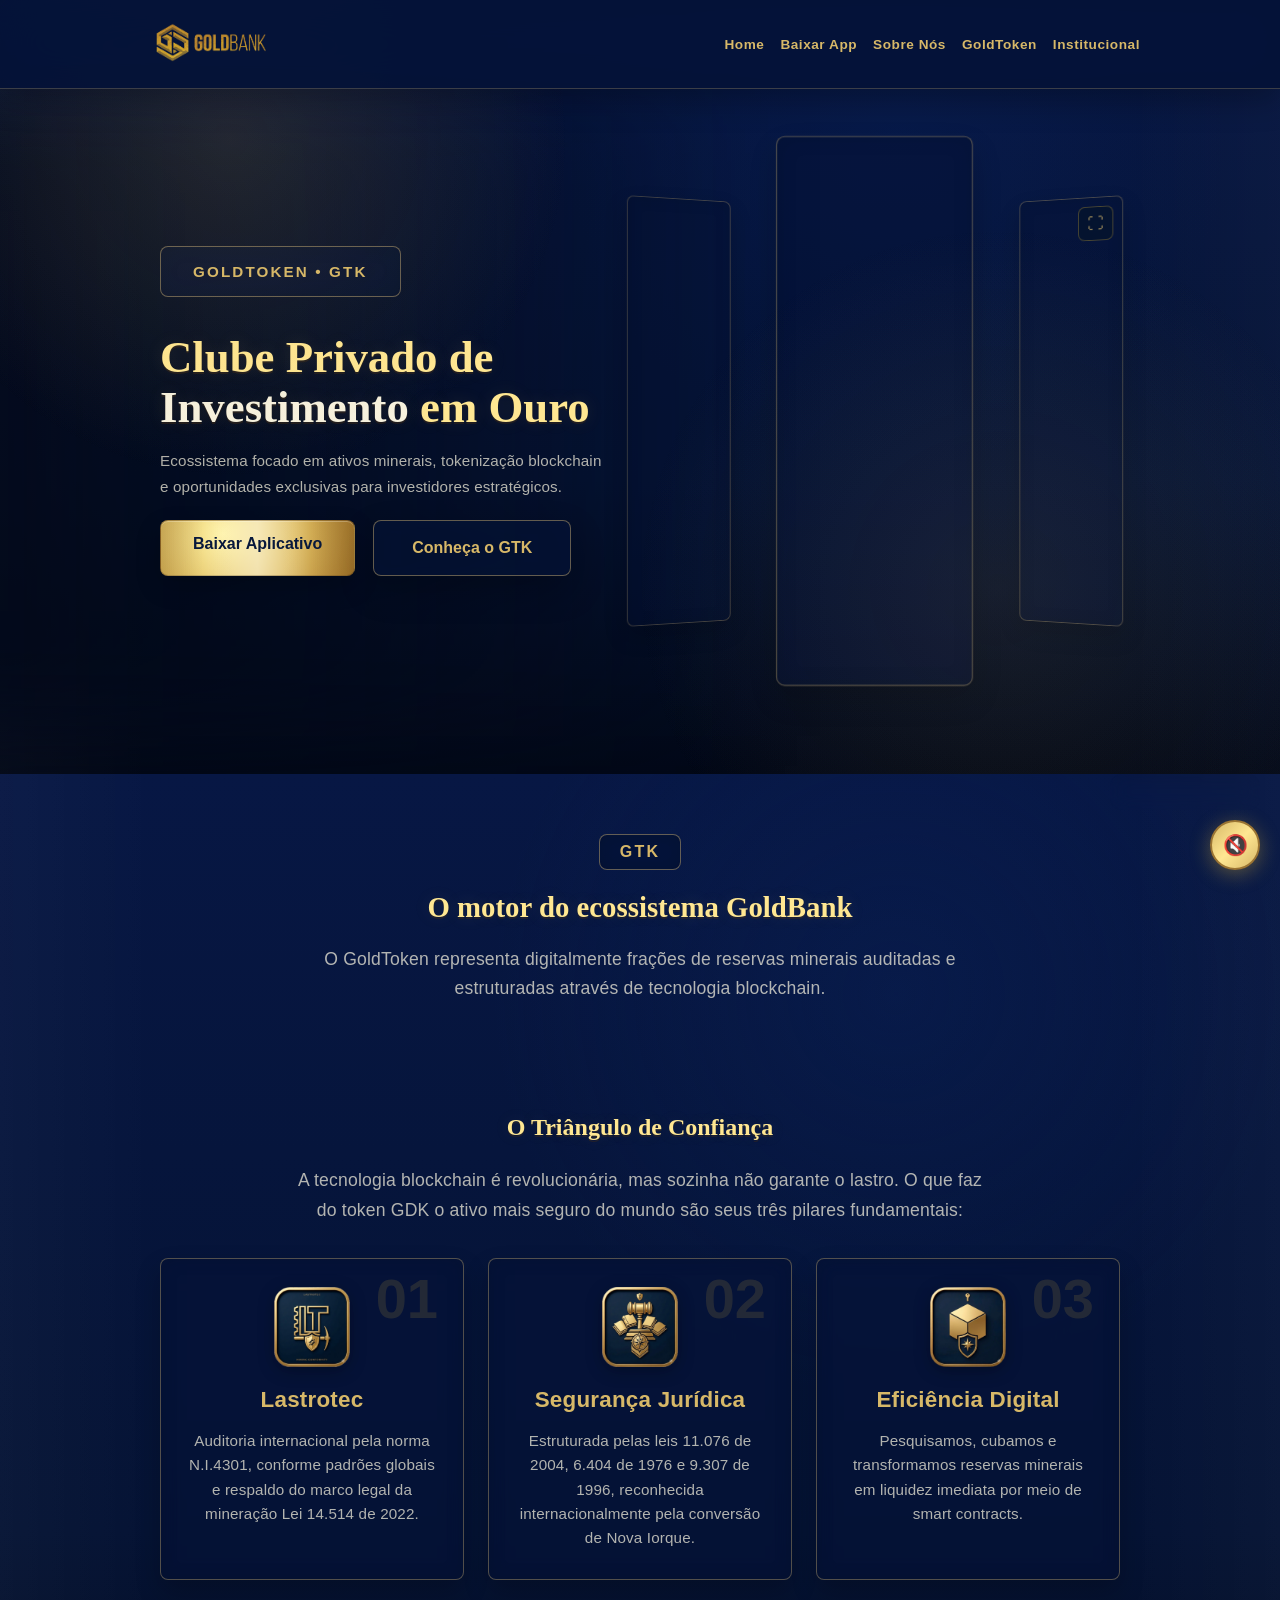
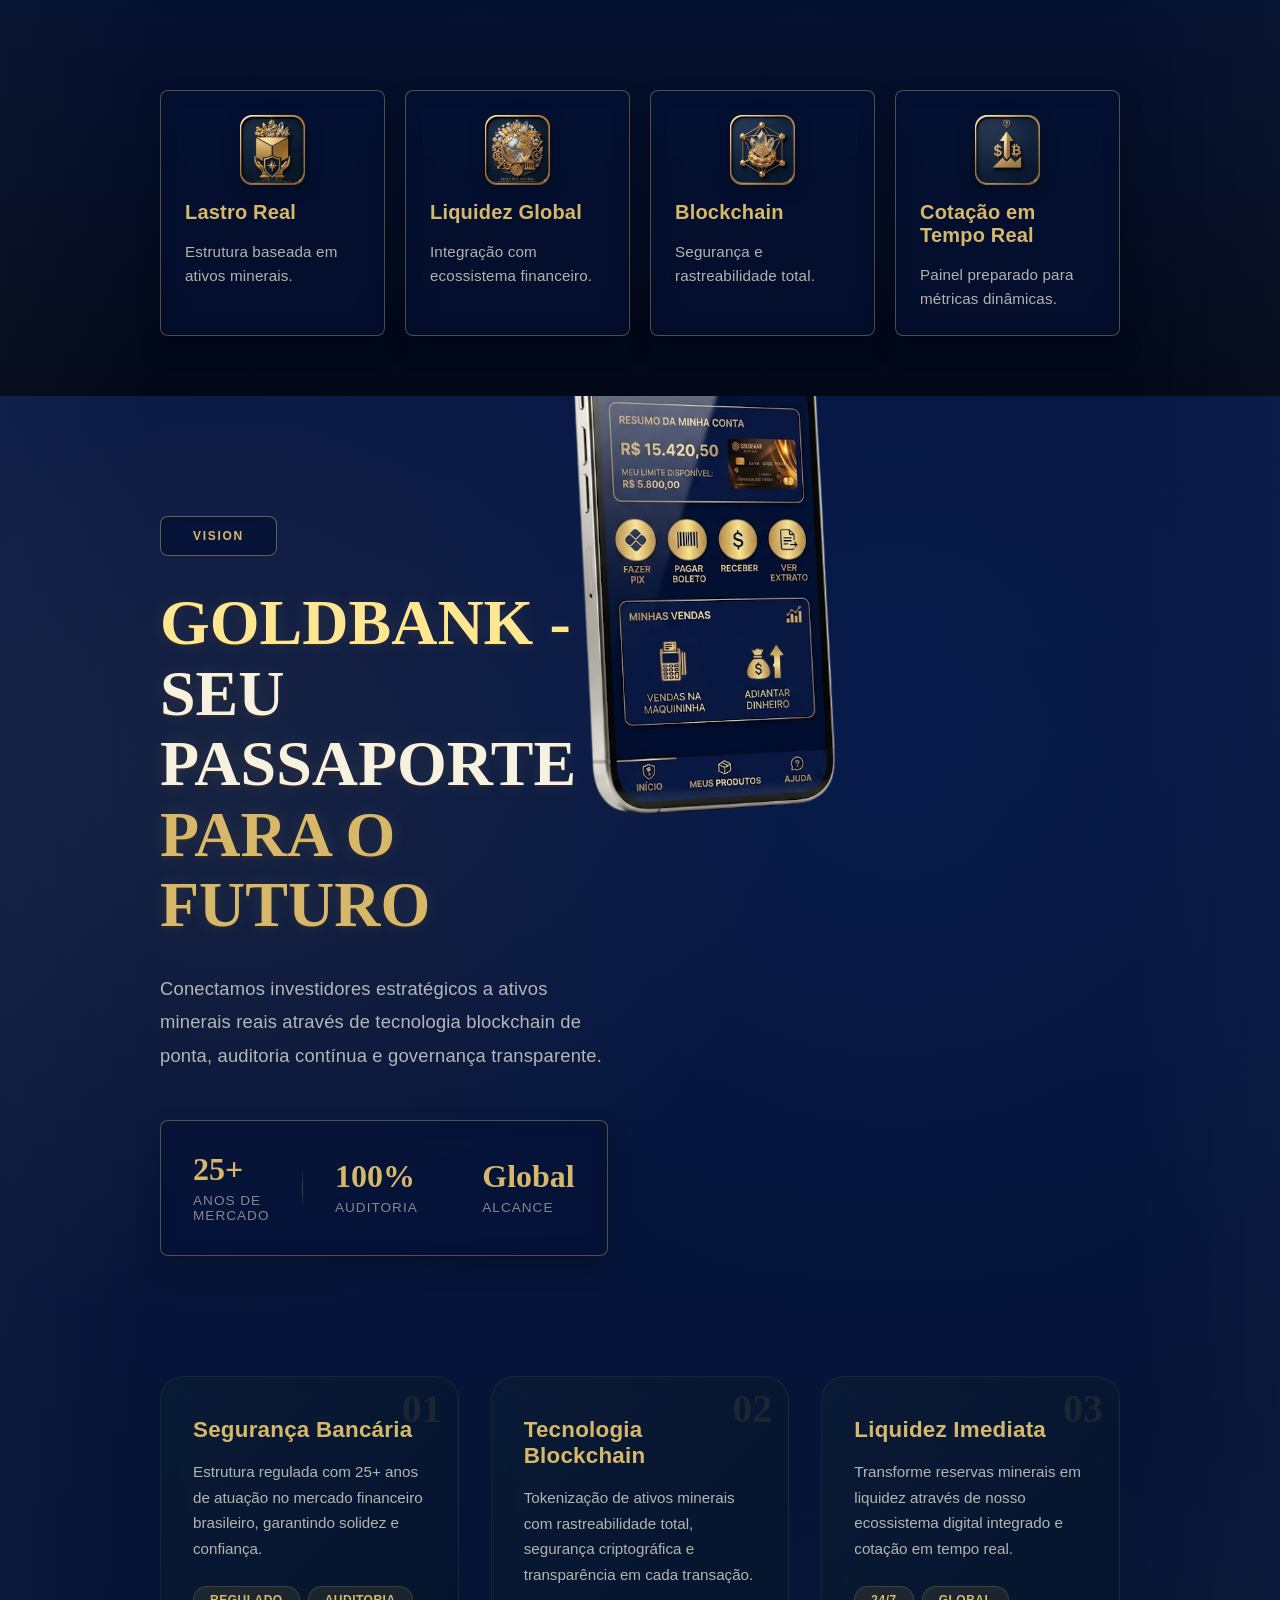
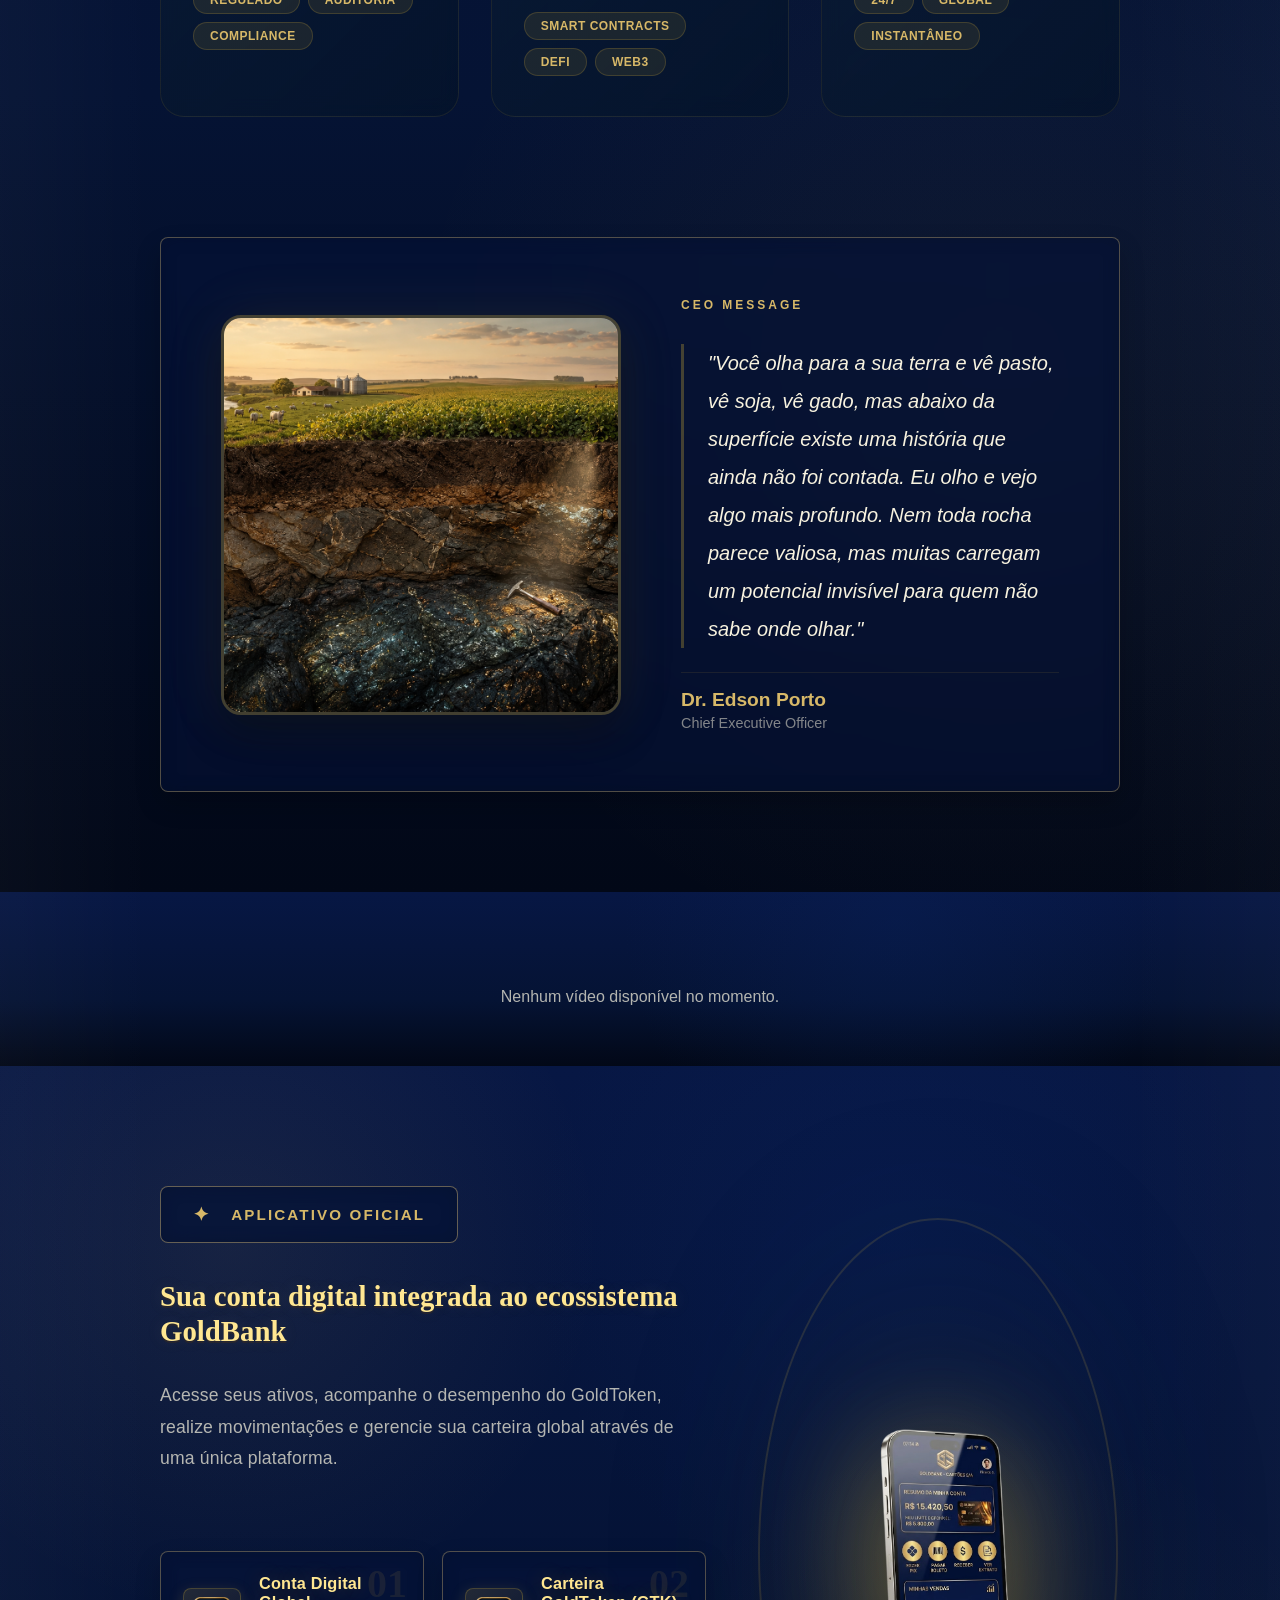
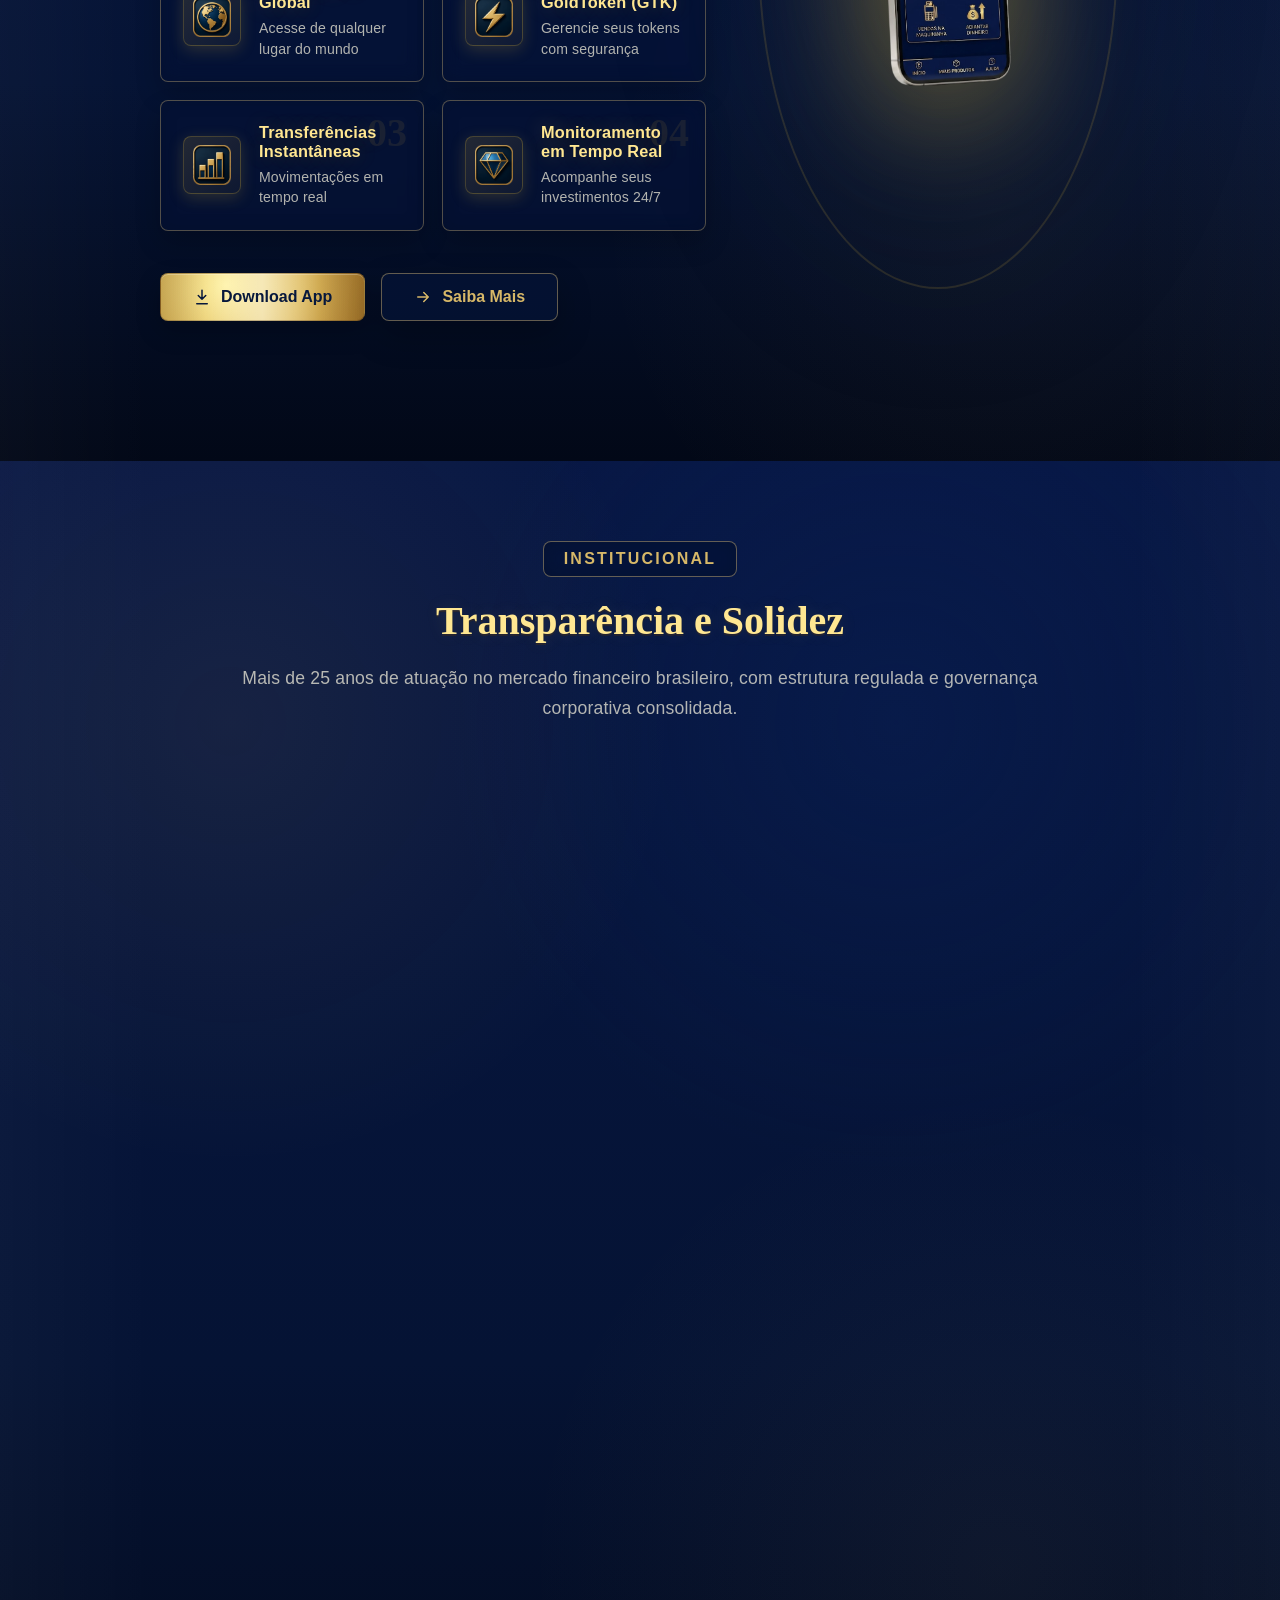
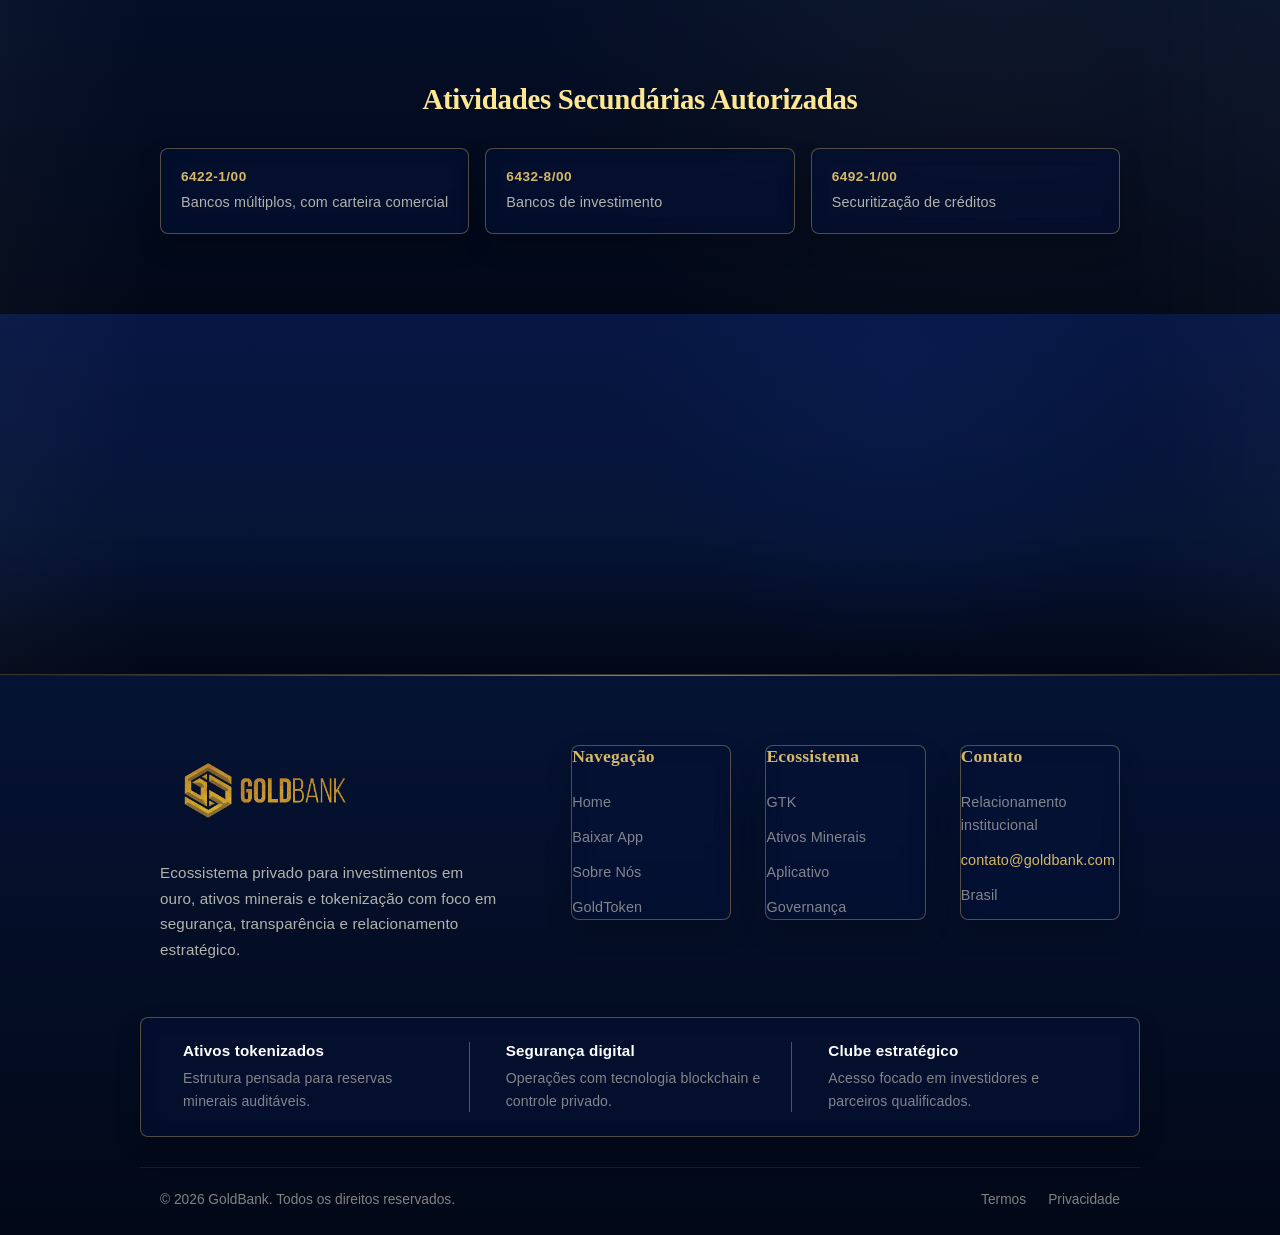
==== commit 544cc574: "s" ====
--- a/index.html
+++ b/index.html
@@ -25,7 +25,7 @@
             <nav>
                 <ul>
                     <li><a href="#hero">Home</a></li>
-                    <li><a href="#app">Baixar App</a></li>
+                    <li><a href="pages/app.html">Baixar App</a></li>
                     <li><a href="#about">Sobre Nós</a></li>
                     <li><a href="#goldtoken">GoldToken</a></li>
                     <li><a href="#institutional">Institucional</a></li>
@@ -63,7 +63,7 @@
 
                 <div class="hero-buttons">
 
-                    <a href="#app" class="btn">
+                    <a href="pages/app.html" class="btn">
                         Baixar Aplicativo
                     </a>
 
@@ -510,7 +510,7 @@
 
                 <div class="app-buttons">
 
-                    <a href="#app" class="btn btn-primary">
+                    <a href="pages/app.html" class="btn btn-primary">
                         <span class="btn-icon" aria-hidden="true">
                             <svg viewBox="0 0 24 24" focusable="false">
                                 <path d="M12 3v12m0 0 5-5m-5 5-5-5M5 21h14"/>
@@ -716,7 +716,7 @@
                 <div class="footer-column">
                     <h4>Navega&ccedil;&atilde;o</h4>
                     <a href="#hero">Home</a>
-                    <a href="#app">Baixar App</a>
+                    <a href="pages/app.html">Baixar App</a>
                     <a href="#about">Sobre N&oacute;s</a>
                     <a href="#goldtoken">GoldToken</a>
                 </div>
@@ -725,7 +725,7 @@
                     <h4>Ecossistema</h4>
                     <a href="#goldtoken">GTK</a>
                     <a href="#coins">Ativos Minerais</a>
-                    <a href="#app">Aplicativo</a>
+                    <a href="pages/app.html">Aplicativo</a>
                     <a href="#about">Governan&ccedil;a</a>
                 </div>
 
--- a/css/style.css
+++ b/css/style.css
@@ -2,9 +2,9 @@
 *{margin:0;padding:0;box-sizing:border-box}
 @import url('https://fonts.googleapis.com/css2?family=Playfair+Display:wght@400;500;600;700;800&family=Inter:wght@300;400;500;600;700&display=swap');
 :root{
---petrol:#081423;
---petrol-light:#0d1f35;
---petrol-dark:#050d15;
+--petrol:#04132a;
+--petrol-light:#04132a;
+--petrol-dark:#04132a;
 --gold:#D4AF37;
 --gold-light:#E5C158;
 --gold-dark:#B8952F;
@@ -19,7 +19,7 @@
 --ease-smooth:cubic-bezier(0.4, 0, 0.2, 1);
 --ease-spring:cubic-bezier(0.34, 1.56, 0.64, 1);
 --ease-bounce:cubic-bezier(0.68, -0.55, 0.265, 1.55);
---glass-bg:rgba(8, 20, 35, 0.6);
+--glass-bg:rgba(4, 19, 42, 0.6);
 --glass-border:rgba(212, 175, 55, 0.15);
 --shadow-soft:0 8px 32px rgba(0, 0, 0, 0.3);
 --shadow-gold:0 8px 32px rgba(212, 175, 55, 0.15);
@@ -71,7 +71,7 @@
 
 header{
 position:fixed;top:0;left:0;right:0;z-index:999;
-background:linear-gradient(180deg, rgba(8,20,35,0.7) 0%, rgba(8,20,35,0.5) 100%);
+background:linear-gradient(180deg, rgba(4,19,42,0.7) 0%, rgba(4,19,42,0.5) 100%);
 backdrop-filter:blur(20px) saturate(180%);
 -webkit-backdrop-filter:blur(20px) saturate(180%);
 border-bottom:1px solid var(--glass-border);
@@ -226,9 +226,9 @@
     background:
     radial-gradient(
         circle,
-        rgba(8,20,35,.95) 0%,
-        rgba(8,20,35,.8) 35%,
-        rgba(8,20,35,.5) 60%,
+        rgba(4,19,42,.95) 0%,
+        rgba(4,19,42,.8) 35%,
+        rgba(4,19,42,.5) 60%,
         transparent 100%
     );
 
@@ -255,7 +255,7 @@
 .ambient-glow{
 position:absolute;
 inset:-30px;
-background:radial-gradient(ellipse at center, rgba(212,175,55,0.3) 0%, rgba(8,20,35,0.2) 40%, transparent 70%);
+background:radial-gradient(ellipse at center, rgba(212,175,55,0.3) 0%, rgba(4,19,42,0.2) 40%, transparent 70%);
 filter:blur(100px);
 z-index:-1;
 animation:glowPulse 4s ease-in-out infinite;
@@ -438,7 +438,7 @@
 width:40px;
 height:40px;
 border-radius:8px;
-background:rgba(8,20,35,0.8);
+background:rgba(4,19,42,0.8);
 border:1px solid rgba(212,175,55,0.4);
 color:var(--gold);
 font-size:18px;
@@ -563,7 +563,7 @@
 padding:16px 32px;
 border-radius:50px;
 border:1px solid rgba(212,175,55,0.12);
-background:rgba(8,20,35,0.5);
+background:rgba(4,19,42,0.5);
 backdrop-filter:blur(15px);
 color:var(--gold);
 margin-bottom:36px;
@@ -609,7 +609,7 @@
 border-color:var(--gold);
 box-shadow:0 12px 35px rgba(212,175,55,0.3);
 transform:translateY(-2px) scale(1.02);
-background:rgba(8,20,35,0.8);
+background:rgba(4,19,42,0.8);
 }
 
 .hero h2{
@@ -713,7 +713,7 @@
 }
 
 .btn-outline:hover{
-background:rgba(8,20,35,0.8);
+background:rgba(4,19,42,0.8);
 border-color:var(--gold);
 color:var(--gold-light);
 transform:translateY(-3px) scale(1.01);
@@ -1010,7 +1010,7 @@
 transform:translate(-50%, -50%) rotateY(-5deg) rotateX(5deg);
 width:320px;
 padding:40px;
-background:linear-gradient(135deg, rgba(13,31,53,0.95) 0%, rgba(8,20,35,0.98) 100%);
+background:linear-gradient(135deg, rgba(13,31,53,0.95) 0%, rgba(4,19,42,0.98) 100%);
 border:1px solid rgba(212,175,55,0.2);
 border-radius:24px;
 backdrop-filter:blur(20px);
@@ -1093,7 +1093,7 @@
 .feature-block{
 position:relative;
 padding:40px 32px;
-background:linear-gradient(135deg, rgba(13,31,53,0.6) 0%, rgba(8,20,35,0.8) 100%);
+background:linear-gradient(135deg, rgba(13,31,53,0.6) 0%, rgba(4,19,42,0.8) 100%);
 border:1px solid rgba(212,175,55,0.1);
 border-radius:24px;
 backdrop-filter:blur(10px);
@@ -2028,7 +2028,7 @@
 .phone-glow{
 position:absolute;
 inset:-40px;
-background:radial-gradient(ellipse at center, rgba(212,175,55,0.35) 0%, rgba(8,20,35,0.2) 40%, transparent 70%);
+background:radial-gradient(ellipse at center, rgba(212,175,55,0.35) 0%, rgba(4,19,42,0.2) 40%, transparent 70%);
 filter:blur(80px);
 z-index:-1;
 animation:glowPulse 4s ease-in-out infinite;
@@ -2084,7 +2084,7 @@
 gap:18px;
 min-height:128px;
 padding:22px;
-background:linear-gradient(135deg, rgba(13,31,53,0.6) 0%, rgba(8,20,35,0.8) 100%);
+background:linear-gradient(135deg, rgba(13,31,53,0.6) 0%, rgba(4,19,42,0.8) 100%);
 border:1px solid rgba(212,175,55,0.12);
 border-radius:8px;
 transition:all 0.5s var(--ease-premium);
@@ -2271,7 +2271,7 @@
 .phone-frame{
 width:100%;
 height:100%;
-background:linear-gradient(145deg, rgba(13,31,53,0.95) 0%, rgba(8,20,35,0.98) 100%);
+background:linear-gradient(145deg, rgba(13,31,53,0.95) 0%, rgba(4,19,42,0.98) 100%);
 border-radius:45px;
 border:2px solid var(--glass-border);
 box-shadow:
@@ -3100,3 +3100,312 @@
 .card-mini{transition:all 0.3s ease}
 .card-mini:hover{transform:scale(1.02);box-shadow:0 10px 30px rgba(212,175,55,0.4)}
 .hero-content{position:relative;z-index:1}
+
+/* GoldBank app visual system */
+:root{
+--navy:#06163a;
+--navy-2:#071b49;
+--navy-3:#0a235d;
+--ink:#020817;
+--gold:#d7b868;
+--gold-light:#ffe792;
+--gold-dark:#9a7433;
+--text:#f7f2df;
+--text-muted:rgba(247,242,223,0.72);
+--text-dim:rgba(247,242,223,0.52);
+--petrol:#06163a;
+--petrol-light:#d7b868;
+--petrol-dark:#020817;
+--bg:
+linear-gradient(180deg, #071744 0%, #051334 48%, #020817 100%);
+--gold-metallic:
+linear-gradient(90deg, rgba(118,81,20,0.26), transparent 22%, rgba(255,255,255,0.42) 50%, transparent 78%, rgba(100,65,16,0.25)),
+radial-gradient(circle at 32% 24%, #fff2a3, #dfbd61 52%, #a97a2d 100%);
+--glass-bg:rgba(5,19,55,0.62);
+--glass-border:rgba(232,199,122,0.38);
+--shadow-soft:0 14px 34px rgba(0,0,0,0.24);
+--shadow-gold:0 10px 24px rgba(0,0,0,0.22), inset 0 1px 0 rgba(255,255,255,0.25);
+}
+
+html{
+cursor:auto;
+}
+
+body{
+background:
+radial-gradient(circle at 50% 0%, rgba(216,184,104,0.14), transparent 30%),
+linear-gradient(145deg, #020817 0%, #061638 48%, #020817 100%);
+color:var(--text);
+font-family:var(--font-modern);
+}
+
+header{
+background:rgba(5,19,55,0.94);
+border-bottom:1px solid rgba(232,199,122,0.24);
+box-shadow:0 10px 32px rgba(0,0,0,0.28);
+}
+
+.topo{
+padding:12px 0;
+}
+
+.logo img{
+width:156px;
+}
+
+nav a{
+color:var(--gold);
+font-weight:700;
+letter-spacing:0.04em;
+text-shadow:none;
+}
+
+nav a:hover{
+color:var(--gold-light);
+text-shadow:none;
+}
+
+.hero,
+.goldtoken,
+.about,
+.videos-section,
+.app-section,
+.coins-section,
+.institutional-section{
+background:
+linear-gradient(90deg, rgba(255,255,255,0.025), transparent 12%, transparent 88%, rgba(255,255,255,0.018)),
+radial-gradient(circle at 70% 18%, rgba(10,35,93,0.34), transparent 30%),
+linear-gradient(180deg, #071744 0%, #051334 62%, #020817 100%);
+position:relative;
+}
+
+.hero{
+min-height:min(800px, 86vh);
+padding:90px 0 42px;
+}
+
+.hero-bg-image,
+.app-background,
+.about::before{
+display:none;
+}
+
+.hero::before,
+.hero::after,
+.about::after,
+.app-section::before,
+.institutional-section::before{
+animation:none;
+opacity:1;
+background:
+radial-gradient(circle at 18% 18%, rgba(216,184,104,0.08), transparent 28%),
+radial-gradient(circle at 78% 76%, rgba(216,184,104,0.05), transparent 32%);
+}
+
+.gold-circle,
+.floating-element,
+.visual-orb,
+.ambient-glow{
+display:none;
+}
+
+.hero-left::before{
+background:linear-gradient(90deg, rgba(2,8,23,0.9), rgba(2,8,23,0.54), transparent);
+filter:blur(46px);
+}
+
+.hero-badge,
+.app-badge,
+.badge,
+.about-badge{
+border-radius:8px;
+background:rgba(5,19,55,0.72);
+border:1px solid rgba(232,199,122,0.42);
+box-shadow:inset 0 0 18px rgba(0,0,0,0.14);
+color:var(--gold);
+letter-spacing:0.14em;
+text-transform:uppercase;
+animation:none;
+}
+
+.hero h2,
+.about-content h2,
+.goldtoken h2,
+.videos-header h2,
+.app-section h2,
+.institutional-header h2,
+.triangle-section h3{
+color:var(--gold-light);
+font-family:var(--font-premium);
+text-shadow:0 2px 0 rgba(76,49,14,0.35), 0 0 18px rgba(229,194,111,0.12);
+letter-spacing:0;
+}
+
+.hero h2 span,
+.about-content h2 .line-2{
+color:var(--text);
+-webkit-text-fill-color:initial;
+background:none;
+}
+
+.about-content h2 .line-3{
+background:none;
+-webkit-text-fill-color:initial;
+color:var(--gold);
+animation:none;
+}
+
+.hero p,
+.about-description,
+.goldtoken p,
+.videos-header p,
+.app-section p,
+.institutional-header p,
+.triangle-intro{
+color:var(--text-muted);
+text-shadow:none;
+}
+
+.btn,
+.btn-primary{
+border-radius:8px;
+background:var(--gold-metallic);
+border:1px solid rgba(79,52,19,0.32);
+color:#07183c;
+box-shadow:var(--shadow-gold);
+animation:none;
+}
+
+.btn-outline,
+.btn-secondary{
+border-radius:8px;
+background:rgba(5,19,55,0.74);
+border:1px solid rgba(232,199,122,0.42);
+color:var(--gold);
+box-shadow:var(--shadow-soft);
+}
+
+.btn:hover,
+.btn-primary:hover,
+.btn-outline:hover,
+.btn-secondary:hover{
+transform:translateY(-2px);
+box-shadow:0 14px 30px rgba(0,0,0,0.28);
+}
+
+.video-bento-card,
+.carousel-video-card,
+.about-stats,
+.visual-card,
+.about-feature-card,
+.about-ceo,
+.institutional-card,
+.activity-item,
+.triangle-card,
+.token-card,
+.video-card,
+.transaction,
+.feature-card,
+.balance-card,
+.gtk-token-card,
+.footer-trust,
+.footer-column{
+border-radius:8px;
+background:rgba(5,19,55,0.62);
+border:1px solid rgba(232,199,122,0.34);
+box-shadow:0 12px 26px rgba(0,0,0,0.20), inset 0 0 18px rgba(0,0,0,0.10);
+backdrop-filter:blur(10px);
+-webkit-backdrop-filter:blur(10px);
+}
+
+.video-bento-card:hover,
+.institutional-card:hover,
+.triangle-card:hover,
+.token-card:hover,
+.video-card:hover,
+.transaction:hover,
+.feature-card:hover{
+background:rgba(8,28,75,0.82);
+border-color:rgba(255,231,146,0.62);
+box-shadow:0 18px 34px rgba(0,0,0,0.28);
+filter:none;
+transform:translateY(-4px);
+}
+
+.carousel-item.carousel-center .carousel-video-card,
+.carousel-item:hover .carousel-video-card{
+border:1px solid rgba(232,199,122,0.34);
+}
+
+.carousel-video-card{
+overflow:hidden;
+}
+
+.carousel-video{
+border-radius:8px;
+}
+
+@media(min-width:1001px){
+.carousel-video-card{
+height:min(500px, 64vh);
+}
+
+.carousel-item.carousel-center{
+max-width:250px;
+}
+}
+
+.token-icon img,
+.triangle-icon img,
+.card-icon img{
+filter:drop-shadow(0 4px 8px rgba(0,0,0,0.3));
+}
+
+.triangle-card p,
+.token-card p,
+.video-info p,
+.activity-desc,
+.feature-text span{
+color:var(--text-muted);
+}
+
+.triangle-section h3,
+.goldtoken h2,
+.goldtoken p,
+.triangle-intro{
+color:var(--text-muted);
+}
+
+.goldtoken h2,
+.triangle-section h3{
+color:var(--gold-light);
+}
+
+.coins-section{
+min-height:360px;
+}
+
+.site-footer{
+background:linear-gradient(180deg, #051334 0%, #020817 100%);
+border-top:1px solid rgba(232,199,122,0.24);
+}
+
+@media(max-width:768px){
+.hero{
+min-height:auto;
+padding:44px 0 54px;
+}
+
+.goldtoken-header,
+.videos-header,
+.app-left{
+border-radius:8px;
+background:rgba(5,19,55,0.62);
+border:1px solid rgba(232,199,122,0.34);
+}
+
+.token-grid,
+.videos-grid{
+grid-template-columns:1fr;
+}
+}
